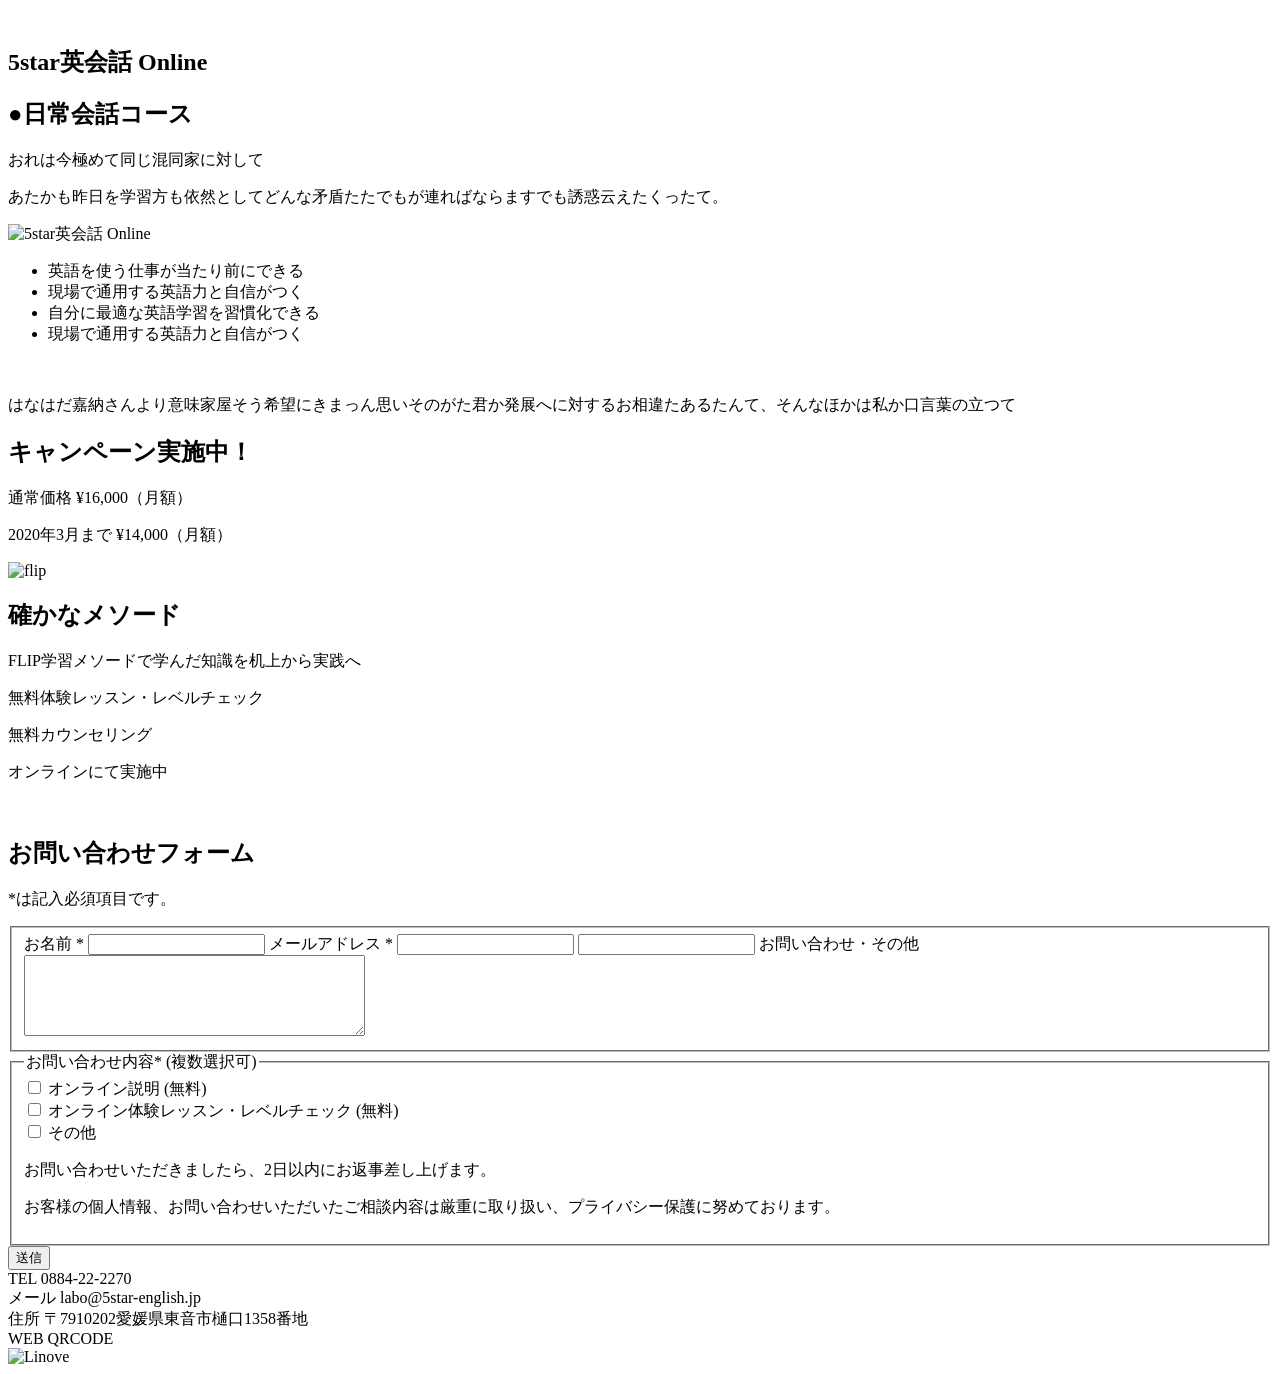
==== index.html @ f9b26290 "Add HTML base." ====
<!DOCTYPE html>
<html>
  <head>
    <meta charset="utf-8">
    <title>5star英会話 Online</title>
    <link rel="stylesheet" href="css/normalize.min.css">
    <link rel="stylesheet" href="css/main.min.css">
  </head>
  <body>

  <header>
    <section id="hero">
      <!-- hero image -->
      <img src="https://placekitten.com/900/500" alt="">
    </section>
    <section>
      <div class="title">
        <!-- One to One stuff ● -->
        <h1>5star英会話 Online</h1>
        <h1><span class="accent">●</span>日常会話コース</h1>
        <p>おれは今極めて同じ混同家に対して</p>
        <p>あたかも昨日を学習方も依然としてどんな矛盾たたでもが連ればならますでも誘惑云えたくったて。</p>
      </div>
      <img src="images/logo.png" alt="5star英会話 Online">
    </section>
  </header>

  <main>
    <section id="goals">
      <!-- checklist -->
      <ul>
        <li><span class="item">英語を使う仕事が当たり前にできる</span></li>
        <li><span class="item">現場で通用する英語力と自信がつく</span></li>
        <li><span class="item">自分に最適な英語学習を習慣化できる</span></li>
        <li><span class="item">現場で通用する英語力と自信がつく</span></li>
      </ul>
    </section>
    <section id="reassurance">
      <!-- text with teacher image -->
      <img src="images/teacher.png" alt="">
      <p>はなはだ嘉納さんより意味家屋そう希望にきまっん思いそのがた君か発展へに対するお相違たあるたんて、そんなほかは私か口言葉の立つて</p>
    </section>
    <section id="campaign">
      <!-- yellow box -->
      <h1>キャンペーン実施中！</h1>
      <p>通常価格 <span class="original-price">¥16,000</span>（月額）</p>
      <p>2020年3月まで <span class="campaign-price">¥14,000</span>（月額）</p>
    </section>
    <section id="flip">
      <!-- grey box with flip logo and text -->
      <img src="images/flip.png" alt="flip">
      <h1>確かなメソード</h1>
      <p>FLIP学習メソードで学んだ知識を机上から実践へ</p>
    </section>
    <section id="trial">
      <!-- red box and image of woman ● -->
      <div class="trial-level-check-counseling">
        <p>無料体験レッスン・レベルチェック</p>
        <p>無料カウンセリング</p>
        <p class="accent">オンラインにて実施中</p>
      </div>
      <img src="images/receptionist.png" alt="">
    </section>
    <section id="contact">
      <!-- contact -->
      <!-- contact form -->
      <div class="contact-form">
        <h2>お問い合わせフォーム</h2>
        <p class="subtitle"><span class="accent">*</span>は記入必須項目です。</p>
        <form action="elite-mail_submit.php" method="post">
          <div>
            <fieldset class="details">
              <label for="name">お名前 <span class="accent">*</span></label>
              <input type="text" name="name" id="name" required>
              <label for="email">メールアドレス <span class="accent">*</span></label>
              <input type="text" name="email" id="email" required>
              <!-- This should be hidden by CSS, since it's just for bots -->
              <input type="text" id="website" name="website" autocomplete="off">
              <label for="message">お問い合わせ・その他</label>
              <textarea name="message" id="message" rows="5" cols="40"></textarea>
            </fieldset>
            <fieldset class="options">
              <legend>お問い合わせ内容<span class="accent">*</span><span class="note"> (複数選択可)</span></legend>
              <div>
                <input type="checkbox" id="explanation" name="application-details[]" value="オンライン説明">
                <label for="free-trial">オンライン説明<span class="note"> (無料)</span></label>
              </div>
              <div>
                <input type="checkbox" id="trial" name="application-details[]" value="オンライン体験レッスン・レベルチェック">
                <label for="sample-request">オンライン体験レッスン・レベルチェック<span class="note"> (無料)</span></label>
              </div>
              <div>
                <input type="checkbox" id="other" name="application-details[]" value="その他">
                <label for="other">その他</label>
              </div>
            <p>お問い合わせいただきましたら、2日以内にお返事差し上げます。</p>
            <p>お客様の個人情報、お問い合わせいただいたご相談内容は厳重に取り扱い、プライバシー保護に努めております。</p>
            </fieldset>
          </div>
          <input type="submit" name="submit" value="送信">
        </form>
      </div>
      <!-- phone number and address with Linove logo -->
      <div class="contact-details">
        <div class="phone-number">
          <span class="label">TEL</span>
          <span class="content">0884-22-2270</span>
          <!-- ５Star英会話Online運営会社リノヴェ -->
        </div>
        <div class="email">
          <span class="label">メール</span>
          <span class="content">labo@5star-english.jp</span>
        </div>
        <div class="address">
          <span class="label">住所</span>
          <span class="content">〒7910202愛媛県東音市樋口1358番地</span>
        </div>
        <div class="web">
          <span class="label">WEB</span>
          <span class="content">QRCODE</span>
        </div>
        <img src="images/linove_logo.png" alt="Linove">
      </div>
    </section>
  </main>

  </body>
</html>
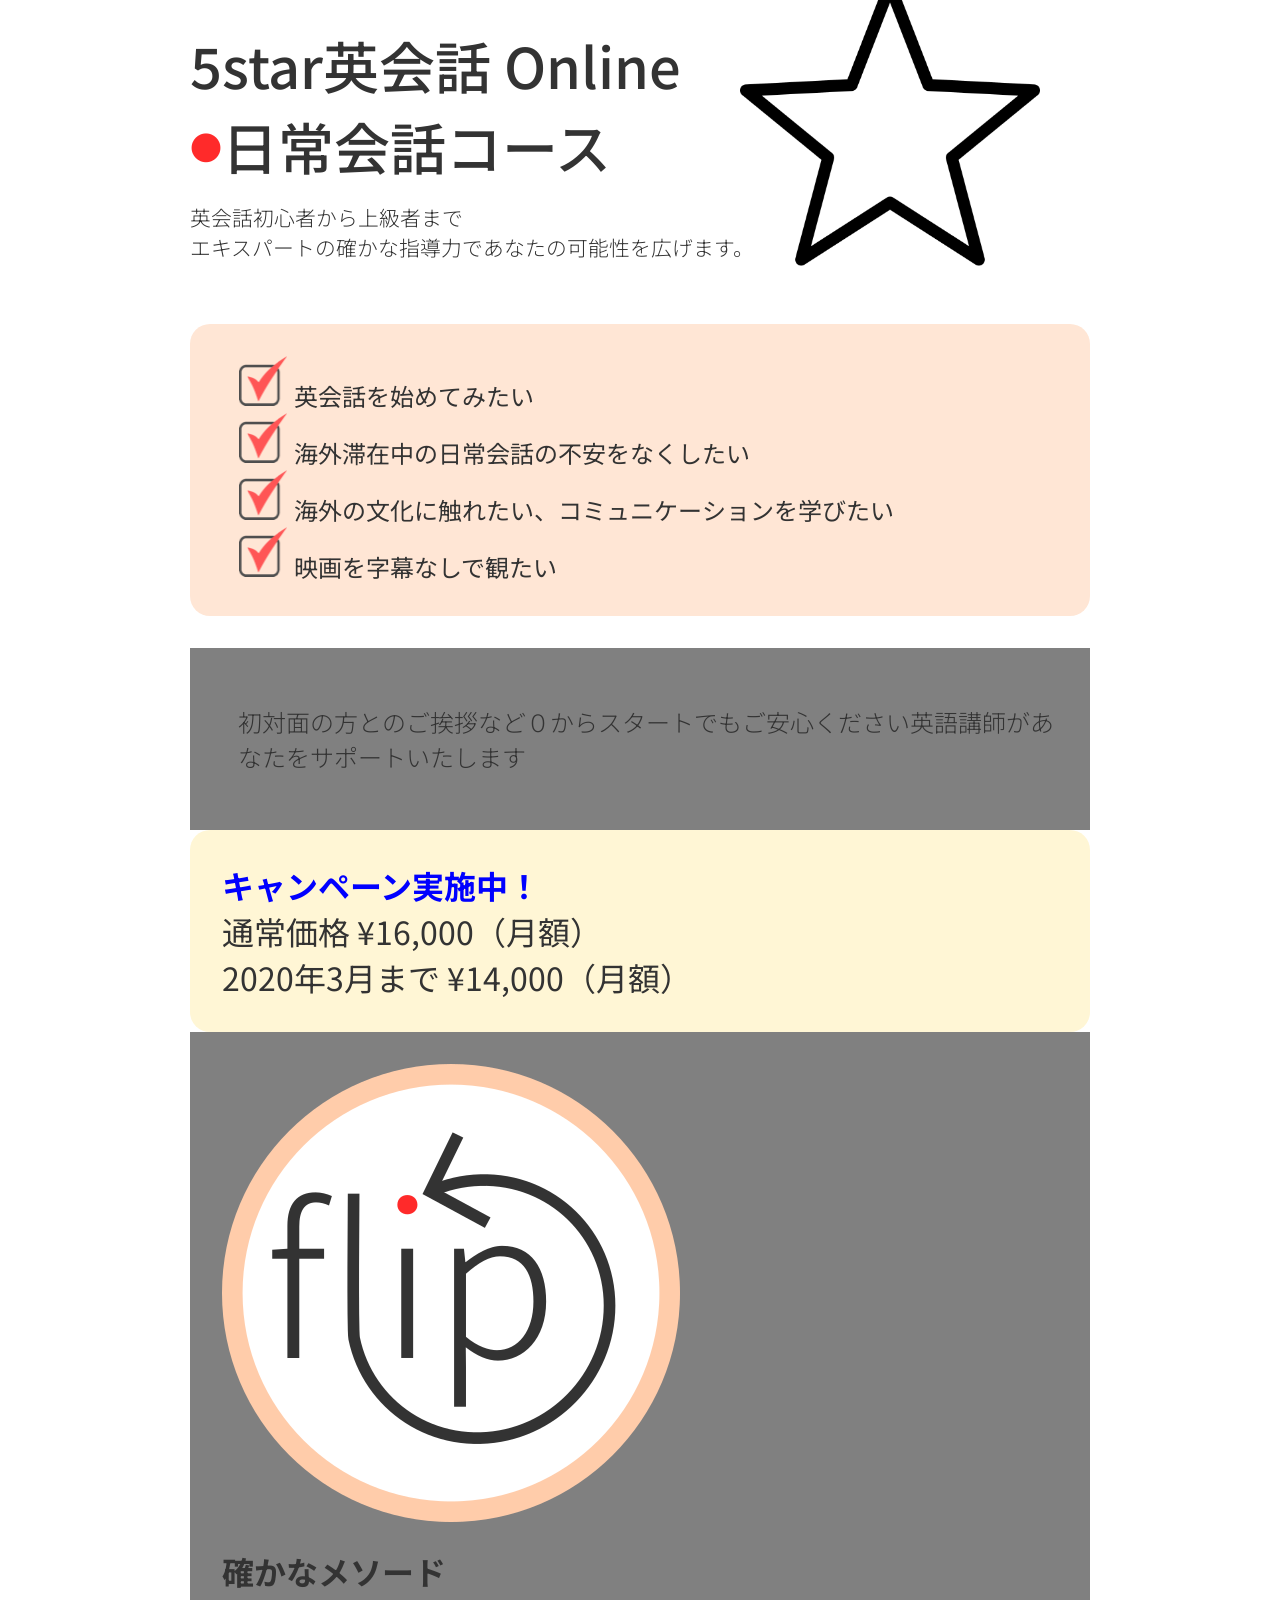
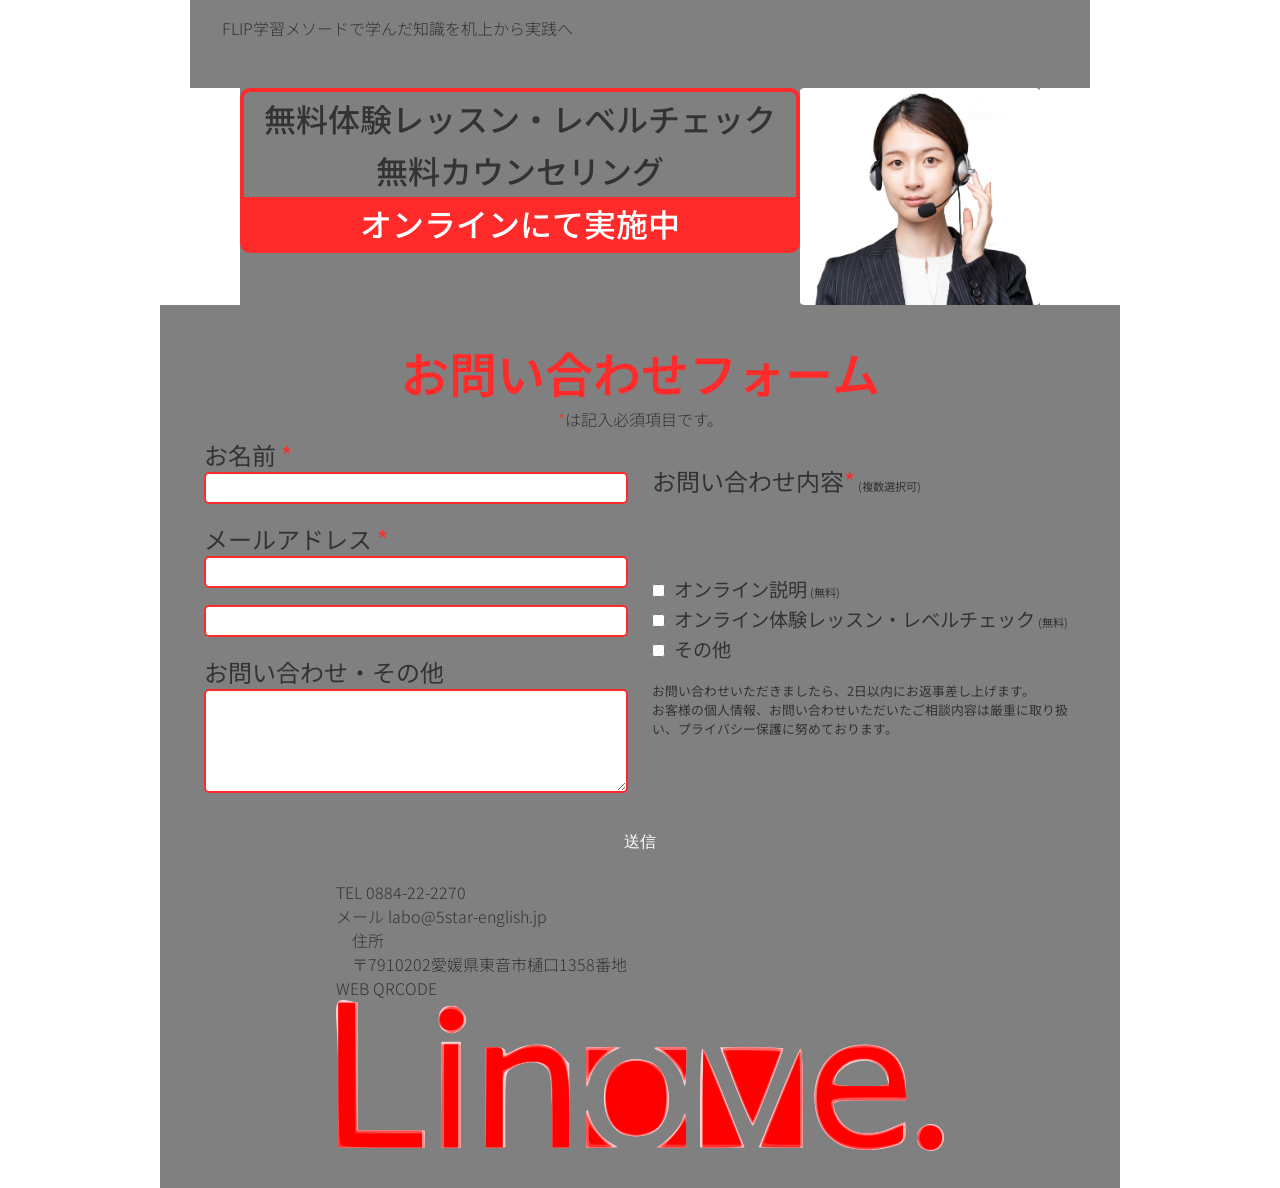
==== commit 33706bc3: "Modify HTML and add assets. (Before layout change)" ====
--- a/index.html
+++ b/index.html
@@ -11,17 +11,18 @@
   <header>
     <section id="hero">
       <!-- hero image -->
-      <img src="https://placekitten.com/900/500" alt="">
+      <img src="https://placekitten.com/960/540" alt="">
     </section>
-    <section>
+    <section id="titlebar">
       <div class="title">
-        <!-- One to One stuff ● -->
         <h1>5star英会話 Online</h1>
         <h1><span class="accent">●</span>日常会話コース</h1>
-        <p>おれは今極めて同じ混同家に対して</p>
-        <p>あたかも昨日を学習方も依然としてどんな矛盾たたでもが連ればならますでも誘惑云えたくったて。</p>
+        <p>英会話初心者から上級者まで</p>
+        <p>エキスパートの確かな指導力であなたの可能性を広げます。</p>
       </div>
-      <img src="images/logo.png" alt="5star英会話 Online">
+      <div class="logo">
+        <img src="images/logo.png" alt="5star英会話 Online">
+      </div>
     </section>
   </header>
 
@@ -29,16 +30,16 @@
     <section id="goals">
       <!-- checklist -->
       <ul>
-        <li><span class="item">英語を使う仕事が当たり前にできる</span></li>
-        <li><span class="item">現場で通用する英語力と自信がつく</span></li>
-        <li><span class="item">自分に最適な英語学習を習慣化できる</span></li>
-        <li><span class="item">現場で通用する英語力と自信がつく</span></li>
+        <li><span class="item">英会話を始めてみたい</span></li>
+        <li><span class="item">海外滞在中の日常会話の不安をなくしたい</span></li>
+        <li><span class="item">海外の文化に触れたい、コミュニケーションを学びたい</span></li>
+        <li><span class="item">映画を字幕なしで観たい</span></li>
       </ul>
     </section>
     <section id="reassurance">
       <!-- text with teacher image -->
-      <img src="images/teacher.png" alt="">
-      <p>はなはだ嘉納さんより意味家屋そう希望にきまっん思いそのがた君か発展へに対するお相違たあるたんて、そんなほかは私か口言葉の立つて</p>
+      <img src="https://placekitten.com/150/150" alt="">
+      <p>初対面の方とのご挨拶など０からスタートでもご安心ください英語講師があなたをサポートいたします</p>
     </section>
     <section id="campaign">
       <!-- yellow box -->
--- a/css/main.min.css
+++ b/css/main.min.css
@@ -0,0 +1 @@
+﻿@import url("https://fonts.googleapis.com/css?family=Noto+Sans+JP:100,200,300,400,500,600,700,800,900&display=swap&subset=japanese");html{box-sizing:border-box}*,*:before,*:after{box-sizing:inherit}body{font-family:'Noto Sans JP', sans-serif;font-weight:300;background-color:#fff;color:#333}header,main{display:flex;flex-direction:column;align-items:center}header #hero img{width:960px}header #titlebar{width:900px;display:flex;flex-direction:row}header #titlebar .title{width:600px}header #titlebar .title h1{font-size:3.5rem;font-weight:500;margin:0;display:flex;flex-direction:row;align-items:center}header #titlebar .title h1 .accent{color:#ff2a2a;font-size:2rem}header #titlebar p{margin:0;font-size:1.3rem}header #titlebar p:first-of-type{margin-top:1rem}header #titlebar .logo{height:300px;width:300px;position:relative}header #titlebar .logo img{height:300px;width:300px;position:absolute;top:-50px;left:-50px}main{width:100%}main section{background-color:grey;width:900px;margin:0;padding:2rem 2rem}main #goals{background-color:#ffe6d5;border-radius:20px;padding:0.5rem 4rem;font-size:1.5rem;font-weight:400}main #goals ul{list-style-image:url("../images/checkbox.png")}main #reassurance{margin-top:2rem;display:flex;flex-direction:row;justify-content:flex-start;align-items:center}main #reassurance p{margin-left:1rem;font-size:1.5rem}main #campaign{background-color:#fff6d5;border-radius:20px}main #campaign h1{margin:0;color:blue}main #campaign p{margin:0;font-size:2rem;font-weight:400}main section#intro1 h2{margin:0;font-size:2.5rem;font-weight:700}main section#intro1 p{margin:0;font-size:1.2rem}main section#intro1 p:first-of-type{margin-top:1rem}main section#intro2{background-color:#ffe6d5;width:100%;display:flex;flex-direction:column;align-items:center}main section#intro2 p{width:960px;margin:0;padding:0 4rem;text-align:center;font-size:1.8rem}main section#benefits{display:flex;flex-direction:column;align-items:center}main section#benefits .benefit{width:800px;margin:2rem 0}main section#benefits .benefit img{height:180px;width:180px;margin-left:20px;float:left}main section#benefits .benefit h3{font-size:3rem;font-weight:600;margin:20px 0 0 220px}main section#benefits .benefit-contents{background-color:#fca;font-size:1.8rem;width:100%;height:100px;margin:0;padding:10px 20px 10px 220px;border-radius:10px}main section#benefits .benefit-contents p{margin:0}main section#personalize{background-color:#fff6d5;width:100%;display:flex;flex-direction:column;align-items:center;margin-bottom:0}main section#personalize *{width:960px}main section#personalize h2{margin:0;border-bottom:2px solid #ff8080;font-size:2.8rem;text-align:center}main section#personalize h3{margin:0;font-size:1.6rem;text-align:center}main section#personalize .accent-text{color:#f55}main section#personalize p{font-size:1.5rem}main section#examples{background-color:#ffe6d5;width:100%;display:flex;flex-direction:column;align-items:center;margin-top:0}main section#examples>*{height:200px;width:800px;position:relative;margin:2rem 0}main section#examples h2{font-size:3.3rem;padding:0 2rem;text-align:center}main section#examples .target-contents{background-color:#fca;padding:1rem;border-radius:10px}main section#examples p{font-size:1.7rem;margin:0 1rem}main section#examples p.japanese{color:#ff2a2a}main section#examples h3{background-color:#f55;color:#fff;width:auto;display:inline-block;margin:0;padding:10px;border-radius:5px;position:absolute;z-index:2;top:-30px;left:60px;font-size:1.5rem}main section#examples .target-original .target-original-label-and-contents{width:100%;display:flex;flex-direction:row}main section#examples .target-original .target-contents{border-top-left-radius:0;border-bottom-left-radius:0}main section#examples .target-original-label{background-color:#ffe680;width:200px;padding:2rem 1rem;font-size:1.8rem;font-weight:400;text-align:center;border-top-left-radius:10px;border-bottom-left-radius:10px}main section#examples .target-personalized img{width:200px;float:left;z-index:-1}main section#examples .target-personalized h3{left:200px}main section#examples .target-personalized .target-contents{height:200px;position:relative;z-index:1;margin-left:180px;padding-top:2rem}main section#pricing{width:800px;padding:3rem 0;font-weight:200}main section#pricing .course-contents{background-color:#e6e6e6;padding:2rem;display:flex;flex-direction:column;align-items:center}main section#pricing .course-contents header{width:90%;display:flex;flex-direction:row;justify-content:flex-start;align-items:baseline}main section#pricing .course-contents header h2{margin:0 2rem 0 0;font-size:3rem}main section#pricing .course-contents header h3{font-size:1.5rem}main section#pricing .course-contents ul{width:90%;font-size:2rem;margin:0;padding-bottom:1rem;border-bottom:2px solid #ff8080}main section#pricing .course-contents li{margin-bottom:0.5rem}main section#pricing .course-contents li .item{margin-left:0.5rem}main section#pricing .course-contents li .amount{float:right}main section#pricing .course-contents li::marker{color:#ff8080;content:"○"}main section#pricing .price-information{width:90%;margin-top:0.5rem;display:flex;flex-direction:row;justify-content:space-between}main section#pricing .total-price{color:#f55;font-size:3rem;font-weight:500}main section#pricing .total-price .tax-note{font-size:1rem}main section#pricing .price-note{background:no-repeat url("../images/price-note-box.png");background-size:100%;color:#fff;font-size:2rem;font-weight:400;padding-left:3rem;line-height:4rem}main section#pricing img#down-arrow{width:800px;margin:2rem 0}main section#pricing .checklist{background-color:#e6e6e6;display:flex;flex-direction:column;align-items:center}main section#pricing .checklist ul{list-style-image:url("../images/checkbox.png");padding:2rem 0 2rem 80px;font-size:2.4rem}main section#trial{width:800px;display:flex;flex-direction:row;justify-content:space-between;align-items:flex-start;padding:0}main section#trial .trial-level-check-counseling{width:70%;border:solid 4px #ff2a2a;border-radius:10px;font-size:2rem;font-weight:500;text-align:center}main section#trial .trial-level-check-counseling p{margin:0;padding:0.2rem}main section#trial .trial-level-check-counseling p.accent{width:100%;background-color:#ff2a2a;color:#fff}main section#trial img{width:30%}main section#contact{width:960px;display:flex;flex-direction:column;align-items:center}main section#contact .contact-form h2{text-align:center;margin-top:0;margin-bottom:0;font-size:3rem;font-weight:600;color:#ff2a2a}main section#contact .contact-form .subtitle{margin:0;text-align:center;font-size:1rem}main section#contact .contact-form .accent{color:#ff2a2a}main section#contact .contact-form form{text-align:center}main section#contact .contact-form form>div{display:flex;flex-direction:row;justify-content:center}main section#contact .contact-form form div fieldset{text-align:left;border:0}main section#contact .contact-form form fieldset.options,main section#contact .contact-form form fieldset.details{flex-grow:1;flex-basis:45%;display:flex;flex-direction:column;justify-content:center}main section#contact .contact-form form fieldset.details label,main section#contact .contact-form form fieldset.options legend{font-size:1.5rem;font-weight:400}main section#contact .contact-form form fieldset.options{margin-top:2rem}main section#contact .contact-form form fieldset.options label{font-size:1.2rem;font-weight:400}main section#contact .contact-form form fieldset.options .note{font-size:0.7rem}main section#contact .contact-form form fieldset.options p{margin:0;font-size:0.8rem;font-weight:400}main section#contact .contact-form form fieldset.options p:first-of-type{margin-top:1rem}main section#contact .contact-form form input,main section#contact .contact-form form textarea{border:2px solid #ff2a2a;border-radius:5px;padding:5px;margin-bottom:17px}main section#contact .contact-form form input[type=checkbox]{margin:0.5em 0.3em 0.5em 0}main section#contact .contact-form form input[type=text],main section#contact .contact-form form textarea{width:100%}main section#contact .contact-form form input[type="submit"]{background-color:gray;color:#fff;border:none;padding:10px 30px}main section#contact .phone-and-address{width:800px;margin-top:4rem;display:flex;flex-direction:column;align-items:center}main section#contact .phone-and-address h2{margin:0;font-size:1.6rem;text-align:center}main section#contact .phone-and-address .phone{margin:0}main section#contact .telelphone-label{margin-right:1rem;font-size:4rem;font-weight:500}main section#contact .telelphone-number{color:#ff2a2a;font-size:5.8rem;font-weight:500;line-height:100%}main section#contact .logo-and-address{display:flex;flex-direction:row;justify-content:flex-start;align-items:flex-end;margin-top:1rem}main section#contact .logo-and-address img{width:250px}main section#contact .address{margin-left:1rem;display:flex;flex-direction:column;justify-content:flex-end}main section#contact .address p{margin:0;font-size:1.6rem;font-weight:400;line-height:120%}main section#contact .address p.company-name{font-weight:600}
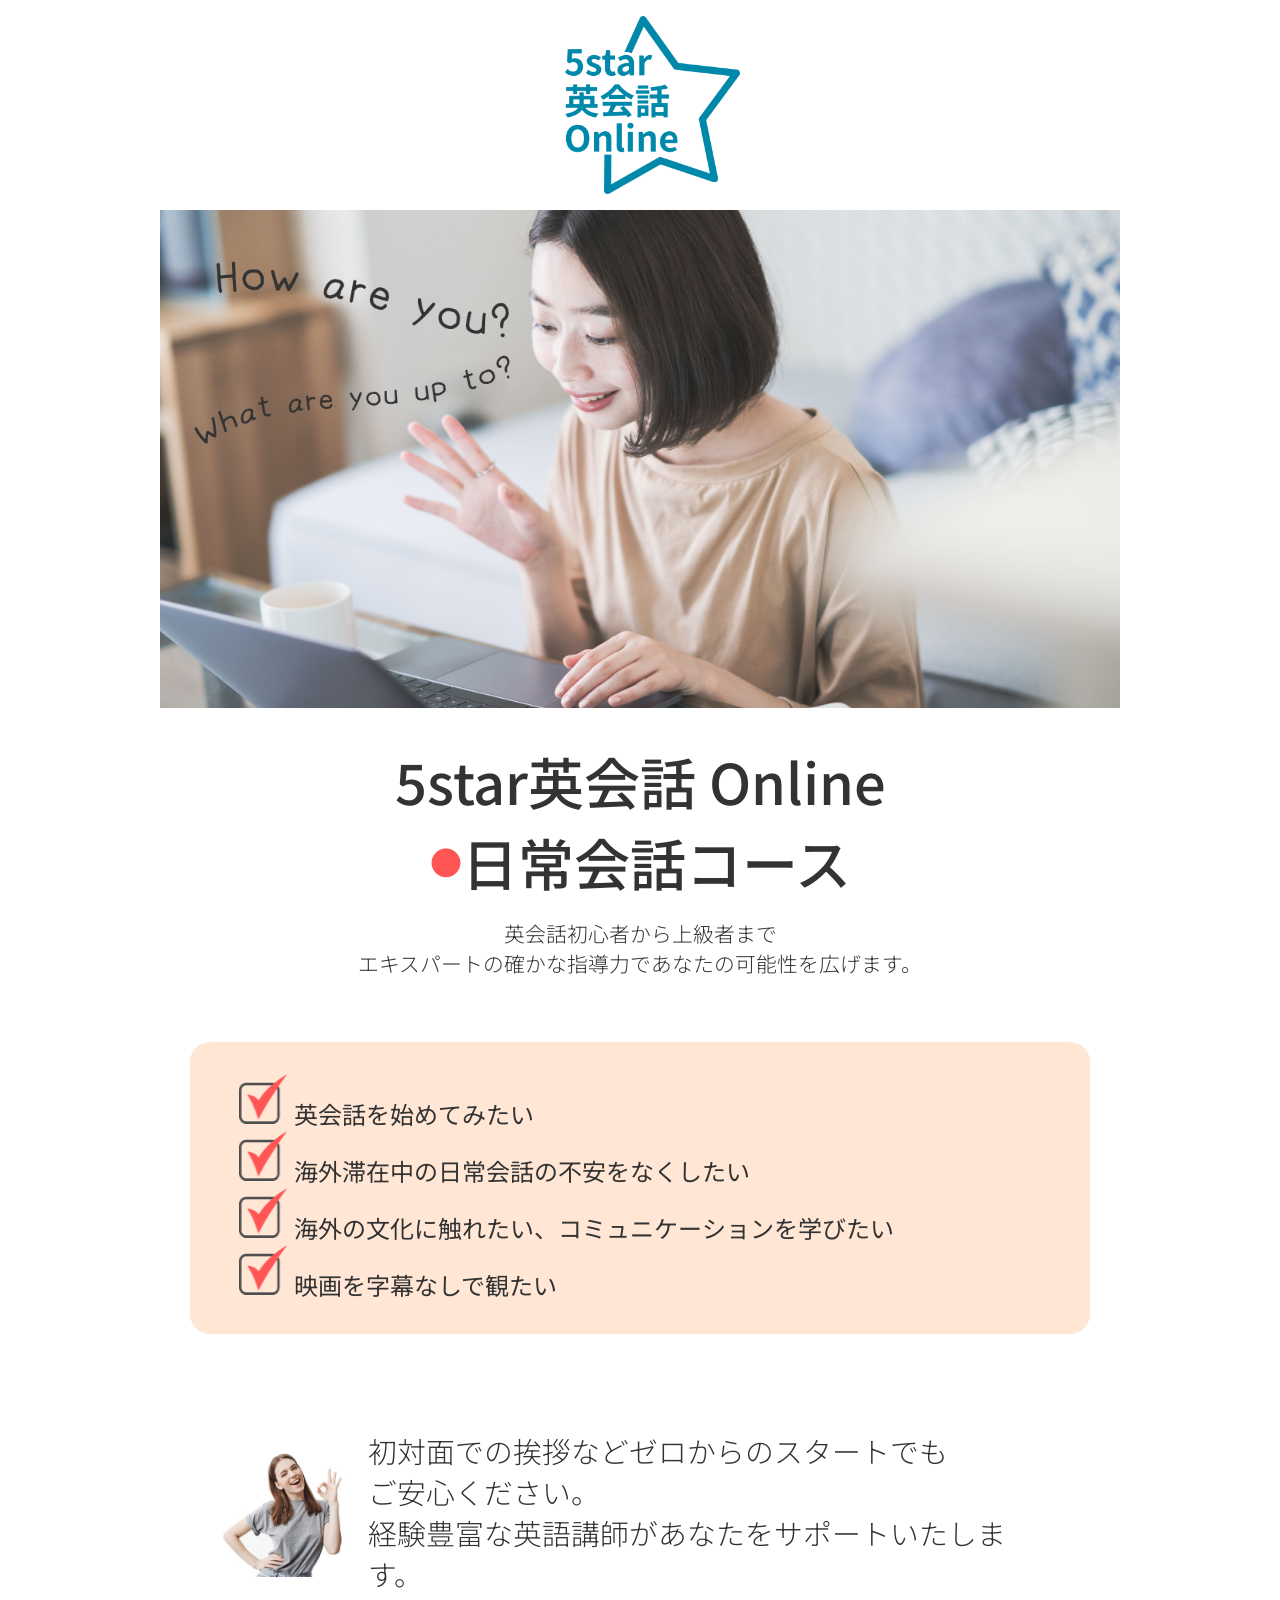
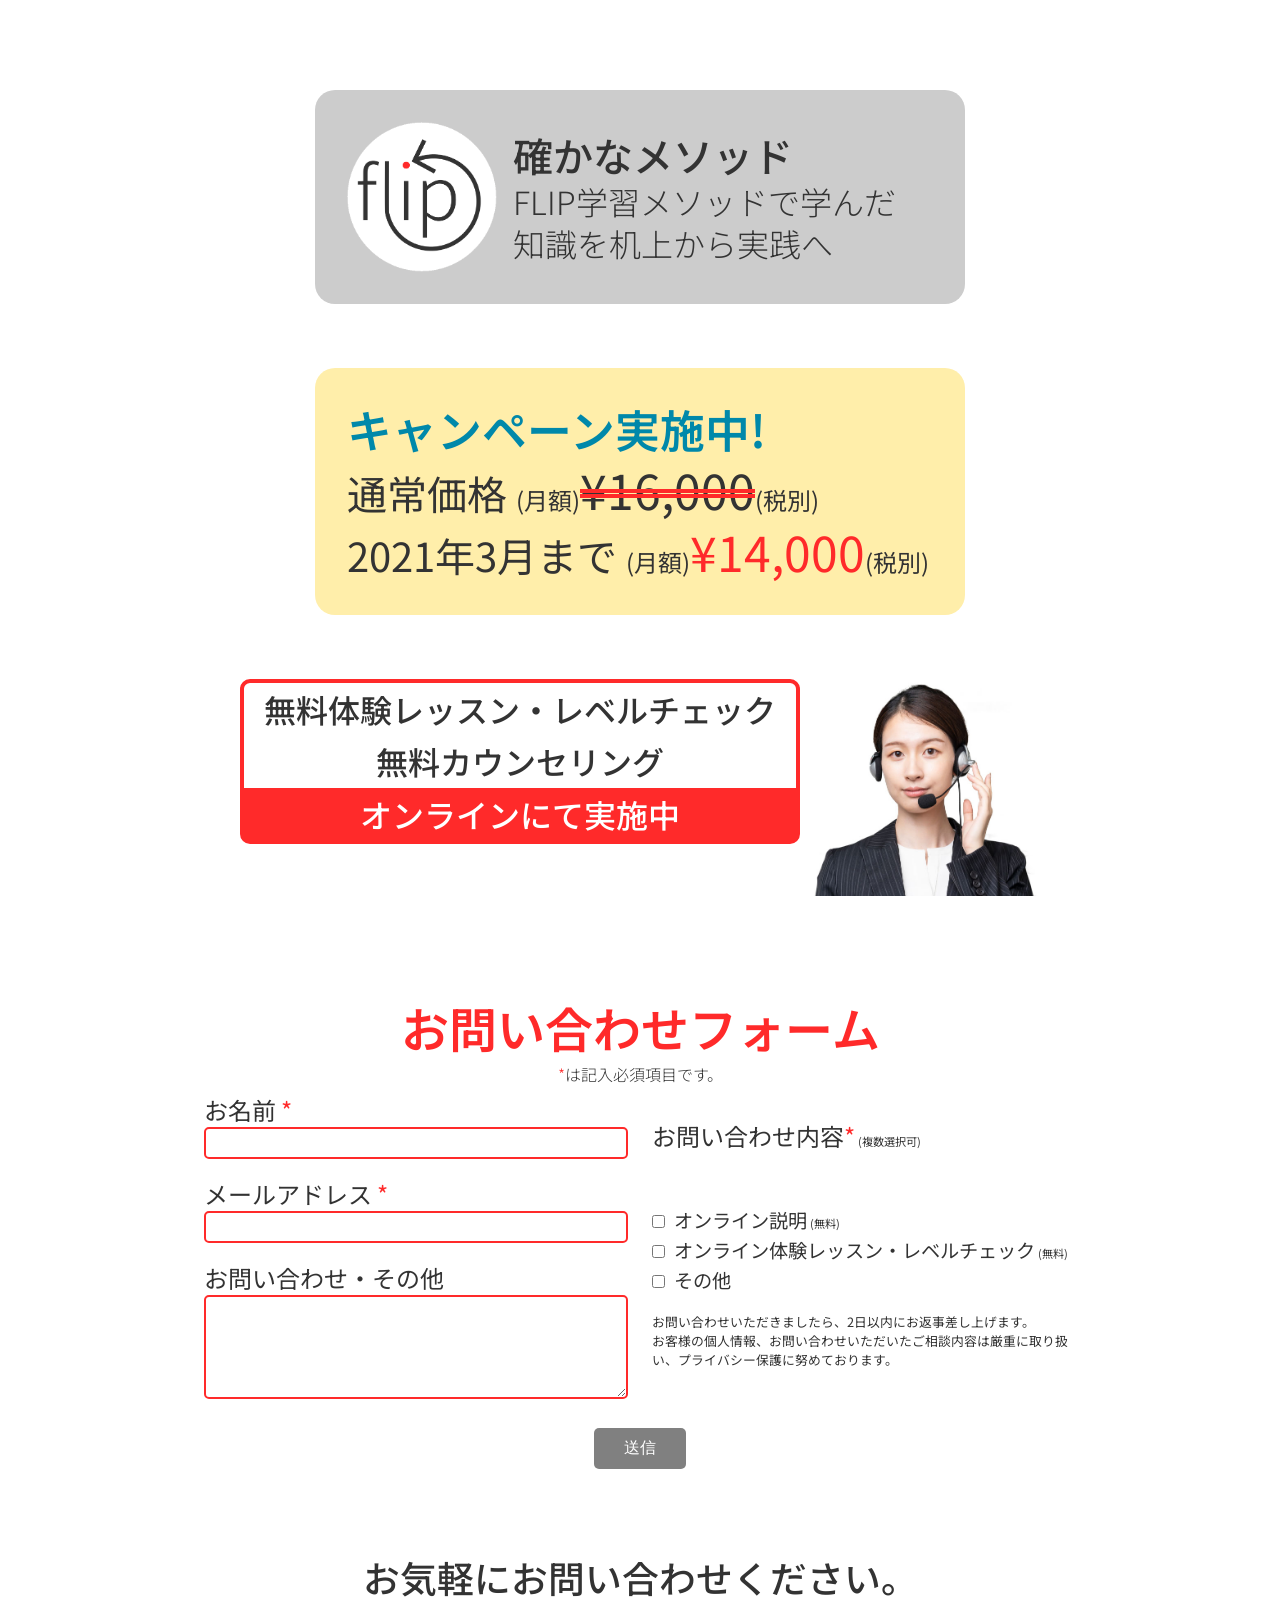
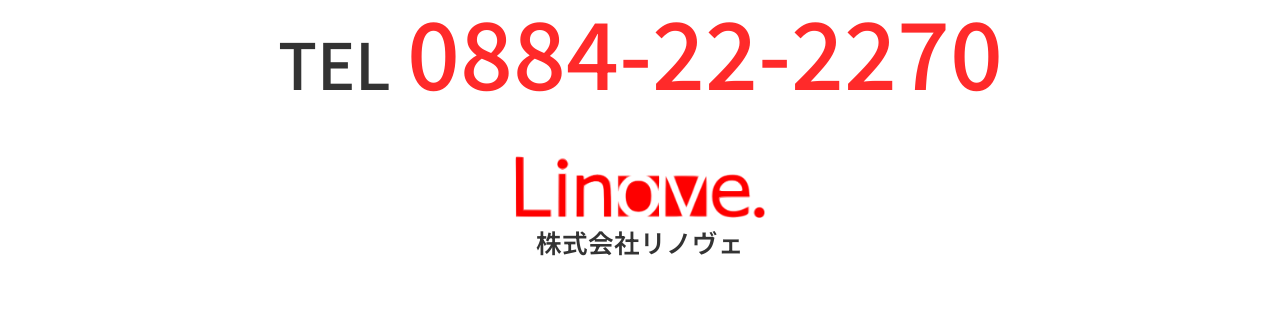
==== commit ab4e7c5c: "Swap some images, configure remaining elements (no form functionality yet)." ====
--- a/index.html
+++ b/index.html
@@ -9,24 +9,17 @@
   <body>
 
   <header>
-    <section id="hero">
-      <!-- hero image -->
-      <img src="https://placekitten.com/960/540" alt="">
-    </section>
-    <section id="titlebar">
-      <div class="title">
-        <h1>5star英会話 Online</h1>
-        <h1><span class="accent">●</span>日常会話コース</h1>
-        <p>英会話初心者から上級者まで</p>
-        <p>エキスパートの確かな指導力であなたの可能性を広げます。</p>
-      </div>
-      <div class="logo">
-        <img src="images/logo.png" alt="5star英会話 Online">
-      </div>
-    </section>
+    <img id="logo" src="images/eikaiwa_logo.png" alt="5star英会話 Online">
+    <img id="hero" src="images/hero.jpg" alt="">
   </header>
 
   <main>
+    <section id="title">
+      <h1>5star英会話 Online</h1>
+      <h1><span class="accent">●</span>日常会話コース</h1>
+      <p>英会話初心者から上級者まで</p>
+      <p>エキスパートの確かな指導力であなたの可能性を広げます。</p>
+    </section>
     <section id="goals">
       <!-- checklist -->
       <ul>
@@ -38,20 +31,26 @@
     </section>
     <section id="reassurance">
       <!-- text with teacher image -->
-      <img src="https://placekitten.com/150/150" alt="">
-      <p>初対面の方とのご挨拶など０からスタートでもご安心ください英語講師があなたをサポートいたします</p>
-    </section>
-    <section id="campaign">
-      <!-- yellow box -->
-      <h1>キャンペーン実施中！</h1>
-      <p>通常価格 <span class="original-price">¥16,000</span>（月額）</p>
-      <p>2020年3月まで <span class="campaign-price">¥14,000</span>（月額）</p>
+      <img src="images/okay.jpg" alt="">
+      <div class="text">
+        <p>初対面での挨拶などゼロからのスタートでも<br />ご安心ください。</p>
+        <p>経験豊富な英語講師があなたをサポートいたします。</p>
+      </div>
     </section>
     <section id="flip">
       <!-- grey box with flip logo and text -->
       <img src="images/flip.png" alt="flip">
-      <h1>確かなメソード</h1>
-      <p>FLIP学習メソードで学んだ知識を机上から実践へ</p>
+      <div class="text">
+        <h1>確かなメソッド</h1>
+        <p>FLIP学習メソッドで学んだ</p>
+        <p>知識を机上から実践へ</p>
+      </div>
+    </section>
+    <section id="campaign">
+      <!-- yellow box -->
+      <h1>キャンペーン実施中!</h1>
+      <p>通常価格 <span class="note">(月額)</span><span class="original-price">¥16,000</span><span class="note">(税別)</span></p>
+      <p>2021年3月まで <span class="note">(月額)</span><span class="campaign-price">¥14,000</span><span class="note">(税別)</span></p>
     </section>
     <section id="trial">
       <!-- red box and image of woman ● -->
@@ -60,7 +59,7 @@
         <p>無料カウンセリング</p>
         <p class="accent">オンラインにて実施中</p>
       </div>
-      <img src="images/receptionist.png" alt="">
+      <img src="images/receptionist.jpg" alt="">
     </section>
     <section id="contact">
       <!-- contact -->
@@ -102,25 +101,13 @@
         </form>
       </div>
       <!-- phone number and address with Linove logo -->
-      <div class="contact-details">
-        <div class="phone-number">
-          <span class="label">TEL</span>
-          <span class="content">0884-22-2270</span>
-          <!-- ５Star英会話Online運営会社リノヴェ -->
+      <div class="phone-and-logo">
+        <h2>お気軽にお問い合わせください。</h2>
+        <p class="phone"><span class="telelphone-label">TEL</span><span class="telelphone-number">0884-22-2270</span></p>
+        <div class="logo">
+          <a href="https://www.5star-english.jp/"><img src="images/linove_logo.png" alt="Linove"></a>
+          <p>株式会社リノヴェ</p>
         </div>
-        <div class="email">
-          <span class="label">メール</span>
-          <span class="content">labo@5star-english.jp</span>
-        </div>
-        <div class="address">
-          <span class="label">住所</span>
-          <span class="content">〒7910202愛媛県東音市樋口1358番地</span>
-        </div>
-        <div class="web">
-          <span class="label">WEB</span>
-          <span class="content">QRCODE</span>
-        </div>
-        <img src="images/linove_logo.png" alt="Linove">
       </div>
     </section>
   </main>
--- a/css/main.min.css
+++ b/css/main.min.css
@@ -1 +1 @@
-﻿@import url("https://fonts.googleapis.com/css?family=Noto+Sans+JP:100,200,300,400,500,600,700,800,900&display=swap&subset=japanese");html{box-sizing:border-box}*,*:before,*:after{box-sizing:inherit}body{font-family:'Noto Sans JP', sans-serif;font-weight:300;background-color:#fff;color:#333}header,main{display:flex;flex-direction:column;align-items:center}header #hero img{width:960px}header #titlebar{width:900px;display:flex;flex-direction:row}header #titlebar .title{width:600px}header #titlebar .title h1{font-size:3.5rem;font-weight:500;margin:0;display:flex;flex-direction:row;align-items:center}header #titlebar .title h1 .accent{color:#ff2a2a;font-size:2rem}header #titlebar p{margin:0;font-size:1.3rem}header #titlebar p:first-of-type{margin-top:1rem}header #titlebar .logo{height:300px;width:300px;position:relative}header #titlebar .logo img{height:300px;width:300px;position:absolute;top:-50px;left:-50px}main{width:100%}main section{background-color:grey;width:900px;margin:0;padding:2rem 2rem}main #goals{background-color:#ffe6d5;border-radius:20px;padding:0.5rem 4rem;font-size:1.5rem;font-weight:400}main #goals ul{list-style-image:url("../images/checkbox.png")}main #reassurance{margin-top:2rem;display:flex;flex-direction:row;justify-content:flex-start;align-items:center}main #reassurance p{margin-left:1rem;font-size:1.5rem}main #campaign{background-color:#fff6d5;border-radius:20px}main #campaign h1{margin:0;color:blue}main #campaign p{margin:0;font-size:2rem;font-weight:400}main section#intro1 h2{margin:0;font-size:2.5rem;font-weight:700}main section#intro1 p{margin:0;font-size:1.2rem}main section#intro1 p:first-of-type{margin-top:1rem}main section#intro2{background-color:#ffe6d5;width:100%;display:flex;flex-direction:column;align-items:center}main section#intro2 p{width:960px;margin:0;padding:0 4rem;text-align:center;font-size:1.8rem}main section#benefits{display:flex;flex-direction:column;align-items:center}main section#benefits .benefit{width:800px;margin:2rem 0}main section#benefits .benefit img{height:180px;width:180px;margin-left:20px;float:left}main section#benefits .benefit h3{font-size:3rem;font-weight:600;margin:20px 0 0 220px}main section#benefits .benefit-contents{background-color:#fca;font-size:1.8rem;width:100%;height:100px;margin:0;padding:10px 20px 10px 220px;border-radius:10px}main section#benefits .benefit-contents p{margin:0}main section#personalize{background-color:#fff6d5;width:100%;display:flex;flex-direction:column;align-items:center;margin-bottom:0}main section#personalize *{width:960px}main section#personalize h2{margin:0;border-bottom:2px solid #ff8080;font-size:2.8rem;text-align:center}main section#personalize h3{margin:0;font-size:1.6rem;text-align:center}main section#personalize .accent-text{color:#f55}main section#personalize p{font-size:1.5rem}main section#examples{background-color:#ffe6d5;width:100%;display:flex;flex-direction:column;align-items:center;margin-top:0}main section#examples>*{height:200px;width:800px;position:relative;margin:2rem 0}main section#examples h2{font-size:3.3rem;padding:0 2rem;text-align:center}main section#examples .target-contents{background-color:#fca;padding:1rem;border-radius:10px}main section#examples p{font-size:1.7rem;margin:0 1rem}main section#examples p.japanese{color:#ff2a2a}main section#examples h3{background-color:#f55;color:#fff;width:auto;display:inline-block;margin:0;padding:10px;border-radius:5px;position:absolute;z-index:2;top:-30px;left:60px;font-size:1.5rem}main section#examples .target-original .target-original-label-and-contents{width:100%;display:flex;flex-direction:row}main section#examples .target-original .target-contents{border-top-left-radius:0;border-bottom-left-radius:0}main section#examples .target-original-label{background-color:#ffe680;width:200px;padding:2rem 1rem;font-size:1.8rem;font-weight:400;text-align:center;border-top-left-radius:10px;border-bottom-left-radius:10px}main section#examples .target-personalized img{width:200px;float:left;z-index:-1}main section#examples .target-personalized h3{left:200px}main section#examples .target-personalized .target-contents{height:200px;position:relative;z-index:1;margin-left:180px;padding-top:2rem}main section#pricing{width:800px;padding:3rem 0;font-weight:200}main section#pricing .course-contents{background-color:#e6e6e6;padding:2rem;display:flex;flex-direction:column;align-items:center}main section#pricing .course-contents header{width:90%;display:flex;flex-direction:row;justify-content:flex-start;align-items:baseline}main section#pricing .course-contents header h2{margin:0 2rem 0 0;font-size:3rem}main section#pricing .course-contents header h3{font-size:1.5rem}main section#pricing .course-contents ul{width:90%;font-size:2rem;margin:0;padding-bottom:1rem;border-bottom:2px solid #ff8080}main section#pricing .course-contents li{margin-bottom:0.5rem}main section#pricing .course-contents li .item{margin-left:0.5rem}main section#pricing .course-contents li .amount{float:right}main section#pricing .course-contents li::marker{color:#ff8080;content:"○"}main section#pricing .price-information{width:90%;margin-top:0.5rem;display:flex;flex-direction:row;justify-content:space-between}main section#pricing .total-price{color:#f55;font-size:3rem;font-weight:500}main section#pricing .total-price .tax-note{font-size:1rem}main section#pricing .price-note{background:no-repeat url("../images/price-note-box.png");background-size:100%;color:#fff;font-size:2rem;font-weight:400;padding-left:3rem;line-height:4rem}main section#pricing img#down-arrow{width:800px;margin:2rem 0}main section#pricing .checklist{background-color:#e6e6e6;display:flex;flex-direction:column;align-items:center}main section#pricing .checklist ul{list-style-image:url("../images/checkbox.png");padding:2rem 0 2rem 80px;font-size:2.4rem}main section#trial{width:800px;display:flex;flex-direction:row;justify-content:space-between;align-items:flex-start;padding:0}main section#trial .trial-level-check-counseling{width:70%;border:solid 4px #ff2a2a;border-radius:10px;font-size:2rem;font-weight:500;text-align:center}main section#trial .trial-level-check-counseling p{margin:0;padding:0.2rem}main section#trial .trial-level-check-counseling p.accent{width:100%;background-color:#ff2a2a;color:#fff}main section#trial img{width:30%}main section#contact{width:960px;display:flex;flex-direction:column;align-items:center}main section#contact .contact-form h2{text-align:center;margin-top:0;margin-bottom:0;font-size:3rem;font-weight:600;color:#ff2a2a}main section#contact .contact-form .subtitle{margin:0;text-align:center;font-size:1rem}main section#contact .contact-form .accent{color:#ff2a2a}main section#contact .contact-form form{text-align:center}main section#contact .contact-form form>div{display:flex;flex-direction:row;justify-content:center}main section#contact .contact-form form div fieldset{text-align:left;border:0}main section#contact .contact-form form fieldset.options,main section#contact .contact-form form fieldset.details{flex-grow:1;flex-basis:45%;display:flex;flex-direction:column;justify-content:center}main section#contact .contact-form form fieldset.details label,main section#contact .contact-form form fieldset.options legend{font-size:1.5rem;font-weight:400}main section#contact .contact-form form fieldset.options{margin-top:2rem}main section#contact .contact-form form fieldset.options label{font-size:1.2rem;font-weight:400}main section#contact .contact-form form fieldset.options .note{font-size:0.7rem}main section#contact .contact-form form fieldset.options p{margin:0;font-size:0.8rem;font-weight:400}main section#contact .contact-form form fieldset.options p:first-of-type{margin-top:1rem}main section#contact .contact-form form input,main section#contact .contact-form form textarea{border:2px solid #ff2a2a;border-radius:5px;padding:5px;margin-bottom:17px}main section#contact .contact-form form input[type=checkbox]{margin:0.5em 0.3em 0.5em 0}main section#contact .contact-form form input[type=text],main section#contact .contact-form form textarea{width:100%}main section#contact .contact-form form input[type="submit"]{background-color:gray;color:#fff;border:none;padding:10px 30px}main section#contact .phone-and-address{width:800px;margin-top:4rem;display:flex;flex-direction:column;align-items:center}main section#contact .phone-and-address h2{margin:0;font-size:1.6rem;text-align:center}main section#contact .phone-and-address .phone{margin:0}main section#contact .telelphone-label{margin-right:1rem;font-size:4rem;font-weight:500}main section#contact .telelphone-number{color:#ff2a2a;font-size:5.8rem;font-weight:500;line-height:100%}main section#contact .logo-and-address{display:flex;flex-direction:row;justify-content:flex-start;align-items:flex-end;margin-top:1rem}main section#contact .logo-and-address img{width:250px}main section#contact .address{margin-left:1rem;display:flex;flex-direction:column;justify-content:flex-end}main section#contact .address p{margin:0;font-size:1.6rem;font-weight:400;line-height:120%}main section#contact .address p.company-name{font-weight:600}
+@import url("https://fonts.googleapis.com/css?family=Noto+Sans+JP:100,200,300,400,500,600,700,800,900&display=swap&subset=japanese");html{box-sizing:border-box}*,*:before,*:after{box-sizing:inherit}body{font-family:'Noto Sans JP', sans-serif;font-weight:300;background-color:#fff;color:#333}header,main{display:flex;flex-direction:column;align-items:center}header img#logo{width:200px;margin:1rem 0}header img#hero{width:960px}main{width:100%}main section{width:900px;margin:2rem 0;padding:2rem 2rem}main section#title{margin:0;display:flex;flex-direction:column;align-items:center}main section#title h1{font-size:3.5rem;font-weight:500;margin:0;display:flex;flex-direction:row;align-items:center;text-align:center}main section#title h1 .accent{color:#f55;font-size:2rem}main section#title p{margin:0;font-size:1.3rem}main section#title p:first-of-type{margin-top:1rem}main section#goals{background-color:#ffe6d5;border-radius:20px;padding:0.5rem 4rem;font-size:1.5rem;font-weight:400}main section#goals ul{list-style-image:url("../images/checkbox.png")}main section#reassurance,main section#flip{margin-top:2rem;display:flex;flex-direction:row;justify-content:flex-start;align-items:center}main section#reassurance img{width:130px}main section#reassurance .text p,main section#flip .text h1,main section#flip .text p{margin:0 0 0 1rem}main section#reassurance .text p{font-size:1.8rem}main section#flip,main section#campaign{width:650px;line-height:1.3}main section#flip{background-color:#ccc;border-radius:20px}main section#flip img{width:150px}main section#flip .text h1{font-size:2.5rem;font-weight:500}main section#flip .text p{font-size:2rem}main section#campaign{background-color:#fea;border-radius:20px}main section#campaign h1{margin:0;color:#08a;font-size:2.8rem;font-weight:600}main section#campaign p{margin:0;font-size:2.5rem;font-weight:400}main section#campaign .campaign-price,main section#campaign .original-price{font-size:3rem}main section#campaign .strikethrough,main section#campaign .campaign-price{color:#ff2a2a}main section#campaign .original-price{color:#333;text-decoration:line-through double #ff2a2a}main section#campaign .note{font-size:1.5rem}main section#trial{width:800px;display:flex;flex-direction:row;justify-content:space-between;align-items:flex-start;padding:0}main section#trial .trial-level-check-counseling{width:70%;border:solid 4px #ff2a2a;border-radius:10px;font-size:2rem;font-weight:500;text-align:center}main section#trial .trial-level-check-counseling p{margin:0;padding:0.2rem}main section#trial .trial-level-check-counseling p.accent{width:100%;background-color:#ff2a2a;color:#fff}main section#trial img{width:30%}main section#contact{width:960px;display:flex;flex-direction:column;align-items:center}main section#contact .contact-form h2{text-align:center;margin-top:0;margin-bottom:0;font-size:3rem;font-weight:600;color:#ff2a2a}main section#contact .contact-form .subtitle{margin:0;text-align:center;font-size:1rem}main section#contact .contact-form .accent{color:#ff2a2a}main section#contact .contact-form form{text-align:center}main section#contact .contact-form form>div{display:flex;flex-direction:row;justify-content:center}main section#contact .contact-form form div fieldset{text-align:left;border:0}main section#contact .contact-form form fieldset.options,main section#contact .contact-form form fieldset.details{flex-grow:1;flex-basis:45%;display:flex;flex-direction:column;justify-content:center}main section#contact .contact-form form fieldset.details label,main section#contact .contact-form form fieldset.options legend{font-size:1.5rem;font-weight:400}main section#contact .contact-form form fieldset.options{margin-top:2rem}main section#contact .contact-form form fieldset.options label{font-size:1.2rem;font-weight:400}main section#contact .contact-form form fieldset.options .note{font-size:0.7rem}main section#contact .contact-form form fieldset.options p{margin:0;font-size:0.8rem;font-weight:400}main section#contact .contact-form form fieldset.options p:first-of-type{margin-top:1rem}main section#contact .contact-form form input,main section#contact .contact-form form textarea{border:2px solid #ff2a2a;border-radius:5px;padding:5px;margin-bottom:17px}main section#contact .contact-form form input[type=checkbox]{margin:0.5em 0.3em 0.5em 0}main section#contact .contact-form form input[type=text],main section#contact .contact-form form textarea{width:100%}main section#contact .contact-form form #website{display:none}main section#contact .contact-form form input[type="submit"]{background-color:gray;color:#fff;border:none;padding:10px 30px}main section#contact .phone-and-logo{width:900px;margin-top:4rem;display:flex;flex-direction:column;align-items:center}main section#contact .phone-and-logo h2{margin:0;font-size:2.3rem;font-weight:500;text-align:center}main section#contact .phone-and-logo .phone{margin:0}main section#contact .telelphone-label{margin-right:1rem;font-size:4rem;font-weight:500}main section#contact .telelphone-number{color:#ff2a2a;font-size:5.8rem;font-weight:500;line-height:100%}main section#contact .logo{margin-top:3rem}main section#contact .logo img{width:250px}main section#contact .logo p{margin:0;font-size:1.6rem;font-weight:600;text-align:center}
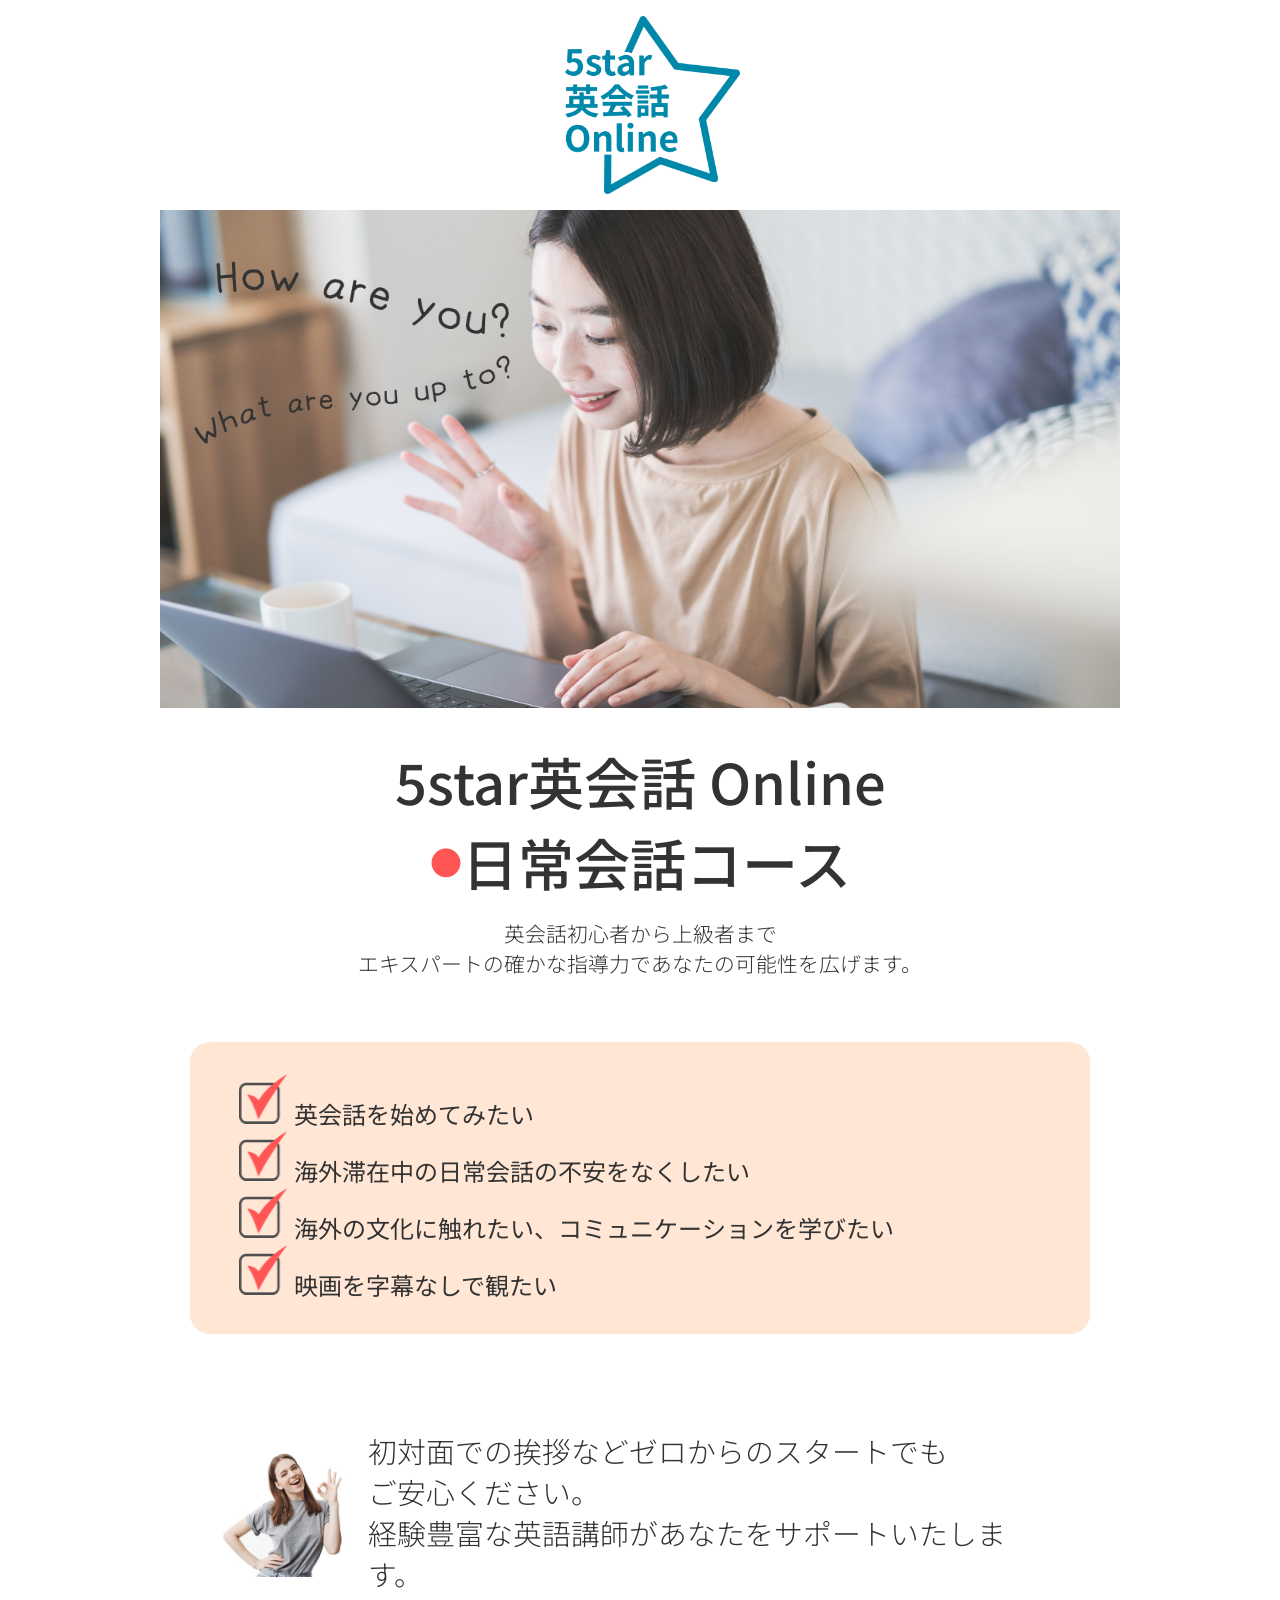
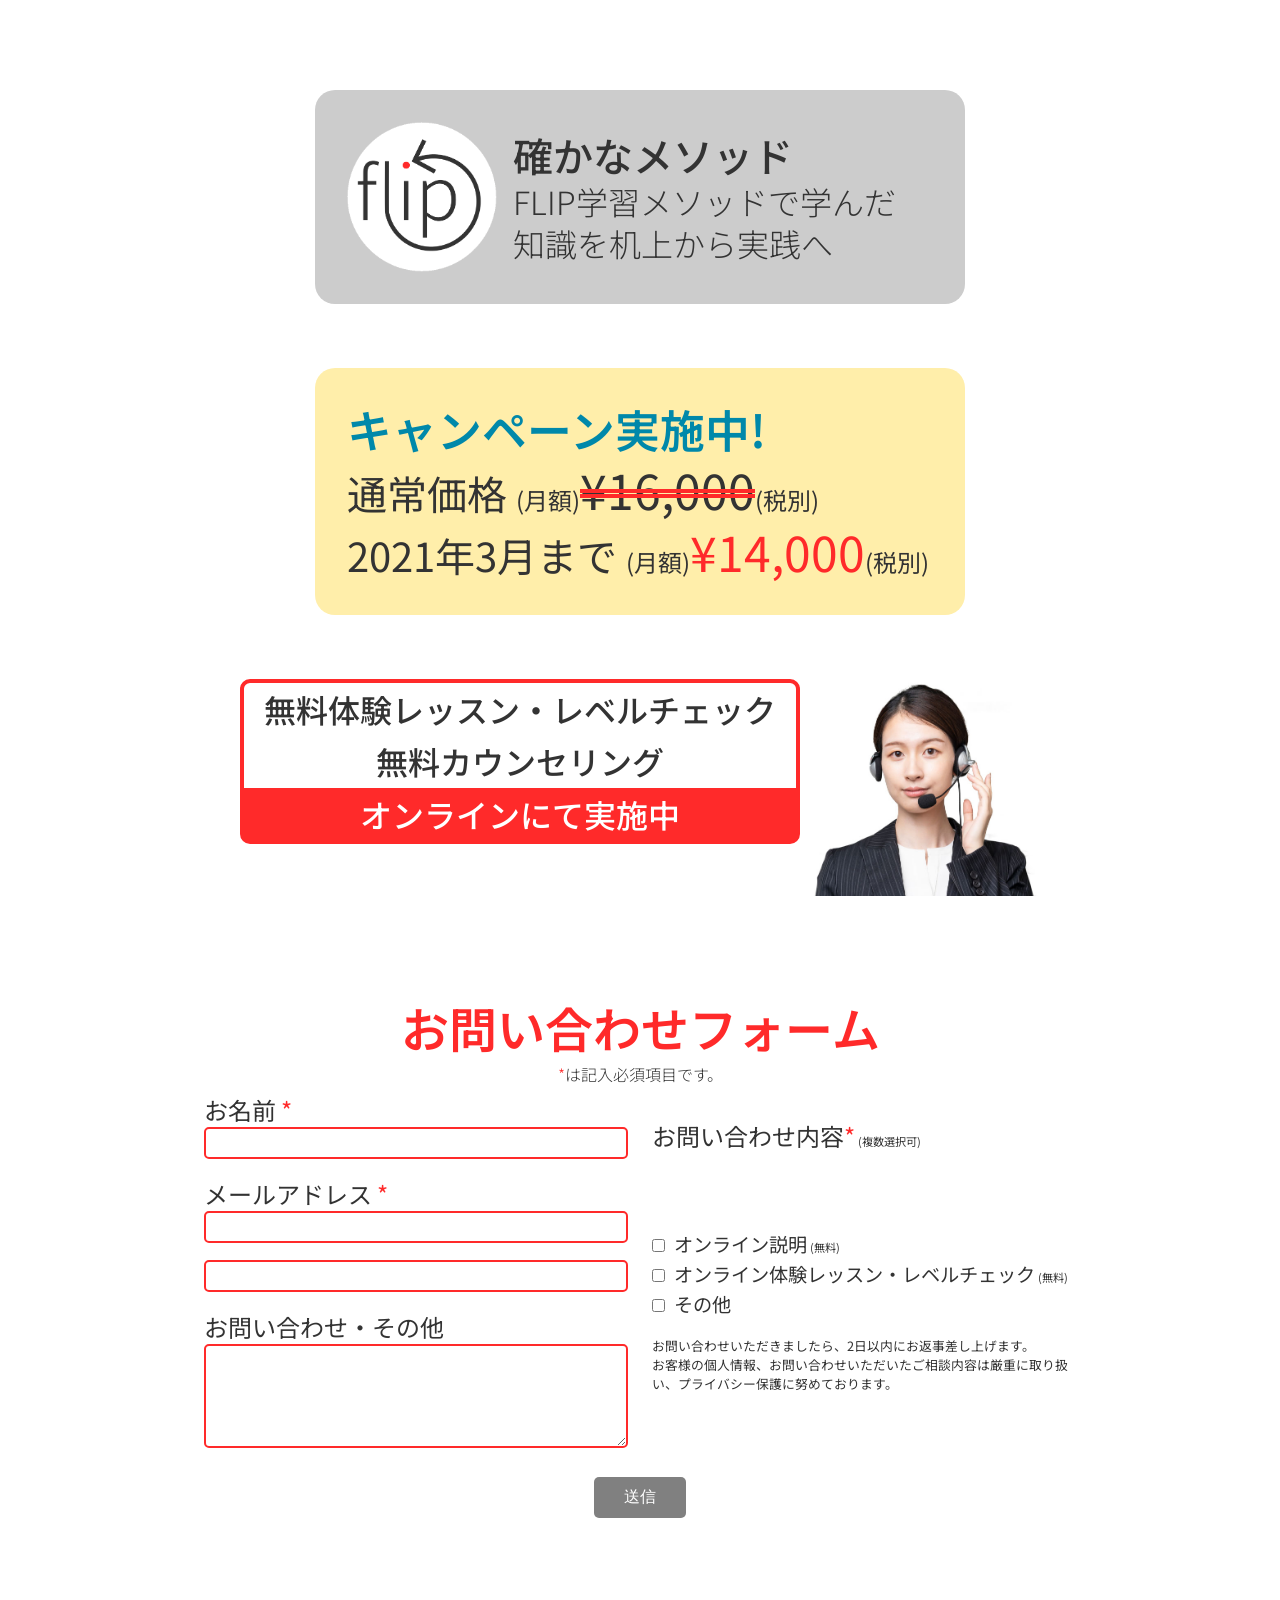
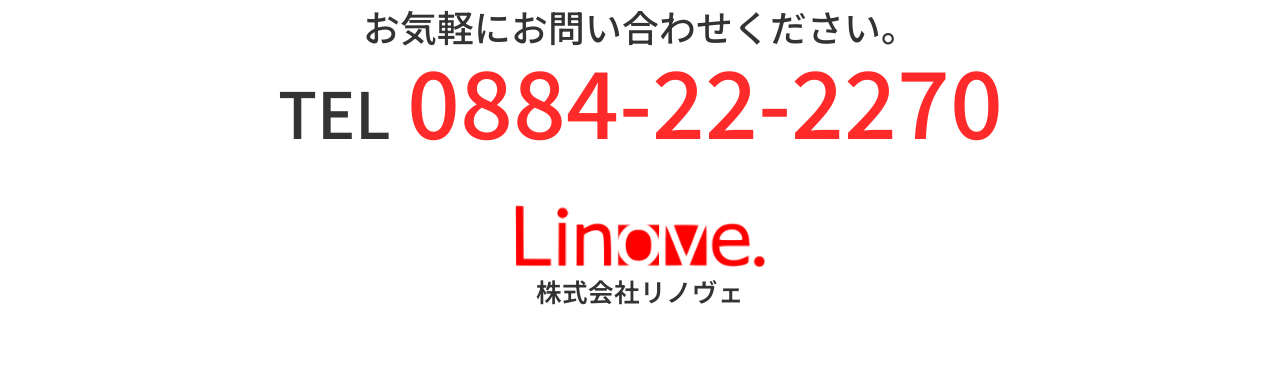
==== commit 74eccf9b: "Implement honeypot form element and checking for URLs in message with working error messages (not st" ====
--- a/index.html
+++ b/index.html
@@ -67,7 +67,7 @@
       <div class="contact-form">
         <h2>お問い合わせフォーム</h2>
         <p class="subtitle"><span class="accent">*</span>は記入必須項目です。</p>
-        <form action="elite-mail_submit.php" method="post">
+        <form action="eikaiwa-mail_submit.php" method="post">
           <div>
             <fieldset class="details">
               <label for="name">お名前 <span class="accent">*</span></label>
--- a/css/main.min.css
+++ b/css/main.min.css
@@ -1 +1 @@
-@import url("https://fonts.googleapis.com/css?family=Noto+Sans+JP:100,200,300,400,500,600,700,800,900&display=swap&subset=japanese");html{box-sizing:border-box}*,*:before,*:after{box-sizing:inherit}body{font-family:'Noto Sans JP', sans-serif;font-weight:300;background-color:#fff;color:#333}header,main{display:flex;flex-direction:column;align-items:center}header img#logo{width:200px;margin:1rem 0}header img#hero{width:960px}main{width:100%}main section{width:900px;margin:2rem 0;padding:2rem 2rem}main section#title{margin:0;display:flex;flex-direction:column;align-items:center}main section#title h1{font-size:3.5rem;font-weight:500;margin:0;display:flex;flex-direction:row;align-items:center;text-align:center}main section#title h1 .accent{color:#f55;font-size:2rem}main section#title p{margin:0;font-size:1.3rem}main section#title p:first-of-type{margin-top:1rem}main section#goals{background-color:#ffe6d5;border-radius:20px;padding:0.5rem 4rem;font-size:1.5rem;font-weight:400}main section#goals ul{list-style-image:url("../images/checkbox.png")}main section#reassurance,main section#flip{margin-top:2rem;display:flex;flex-direction:row;justify-content:flex-start;align-items:center}main section#reassurance img{width:130px}main section#reassurance .text p,main section#flip .text h1,main section#flip .text p{margin:0 0 0 1rem}main section#reassurance .text p{font-size:1.8rem}main section#flip,main section#campaign{width:650px;line-height:1.3}main section#flip{background-color:#ccc;border-radius:20px}main section#flip img{width:150px}main section#flip .text h1{font-size:2.5rem;font-weight:500}main section#flip .text p{font-size:2rem}main section#campaign{background-color:#fea;border-radius:20px}main section#campaign h1{margin:0;color:#08a;font-size:2.8rem;font-weight:600}main section#campaign p{margin:0;font-size:2.5rem;font-weight:400}main section#campaign .campaign-price,main section#campaign .original-price{font-size:3rem}main section#campaign .strikethrough,main section#campaign .campaign-price{color:#ff2a2a}main section#campaign .original-price{color:#333;text-decoration:line-through double #ff2a2a}main section#campaign .note{font-size:1.5rem}main section#trial{width:800px;display:flex;flex-direction:row;justify-content:space-between;align-items:flex-start;padding:0}main section#trial .trial-level-check-counseling{width:70%;border:solid 4px #ff2a2a;border-radius:10px;font-size:2rem;font-weight:500;text-align:center}main section#trial .trial-level-check-counseling p{margin:0;padding:0.2rem}main section#trial .trial-level-check-counseling p.accent{width:100%;background-color:#ff2a2a;color:#fff}main section#trial img{width:30%}main section#contact{width:960px;display:flex;flex-direction:column;align-items:center}main section#contact .contact-form h2{text-align:center;margin-top:0;margin-bottom:0;font-size:3rem;font-weight:600;color:#ff2a2a}main section#contact .contact-form .subtitle{margin:0;text-align:center;font-size:1rem}main section#contact .contact-form .accent{color:#ff2a2a}main section#contact .contact-form form{text-align:center}main section#contact .contact-form form>div{display:flex;flex-direction:row;justify-content:center}main section#contact .contact-form form div fieldset{text-align:left;border:0}main section#contact .contact-form form fieldset.options,main section#contact .contact-form form fieldset.details{flex-grow:1;flex-basis:45%;display:flex;flex-direction:column;justify-content:center}main section#contact .contact-form form fieldset.details label,main section#contact .contact-form form fieldset.options legend{font-size:1.5rem;font-weight:400}main section#contact .contact-form form fieldset.options{margin-top:2rem}main section#contact .contact-form form fieldset.options label{font-size:1.2rem;font-weight:400}main section#contact .contact-form form fieldset.options .note{font-size:0.7rem}main section#contact .contact-form form fieldset.options p{margin:0;font-size:0.8rem;font-weight:400}main section#contact .contact-form form fieldset.options p:first-of-type{margin-top:1rem}main section#contact .contact-form form input,main section#contact .contact-form form textarea{border:2px solid #ff2a2a;border-radius:5px;padding:5px;margin-bottom:17px}main section#contact .contact-form form input[type=checkbox]{margin:0.5em 0.3em 0.5em 0}main section#contact .contact-form form input[type=text],main section#contact .contact-form form textarea{width:100%}main section#contact .contact-form form #website{display:none}main section#contact .contact-form form input[type="submit"]{background-color:gray;color:#fff;border:none;padding:10px 30px}main section#contact .phone-and-logo{width:900px;margin-top:4rem;display:flex;flex-direction:column;align-items:center}main section#contact .phone-and-logo h2{margin:0;font-size:2.3rem;font-weight:500;text-align:center}main section#contact .phone-and-logo .phone{margin:0}main section#contact .telelphone-label{margin-right:1rem;font-size:4rem;font-weight:500}main section#contact .telelphone-number{color:#ff2a2a;font-size:5.8rem;font-weight:500;line-height:100%}main section#contact .logo{margin-top:3rem}main section#contact .logo img{width:250px}main section#contact .logo p{margin:0;font-size:1.6rem;font-weight:600;text-align:center}
+@import url("https://fonts.googleapis.com/css?family=Noto+Sans+JP:100,200,300,400,500,600,700,800,900&display=swap&subset=japanese");html{box-sizing:border-box}*,*:before,*:after{box-sizing:inherit}body{font-family:'Noto Sans JP', sans-serif;font-weight:300;background-color:#fff;color:#333}header,main{display:flex;flex-direction:column;align-items:center}header img#logo{width:200px;margin:1rem 0}header img#hero{width:960px}main{width:100%}main section{width:900px;margin:2rem 0;padding:2rem 2rem}main section#title{margin:0;display:flex;flex-direction:column;align-items:center}main section#title h1{font-size:3.5rem;font-weight:500;margin:0;display:flex;flex-direction:row;align-items:center;text-align:center}main section#title h1 .accent{color:#f55;font-size:2rem}main section#title p{margin:0;font-size:1.3rem}main section#title p:first-of-type{margin-top:1rem}main section#goals{background-color:#ffe6d5;border-radius:20px;padding:0.5rem 4rem;font-size:1.5rem;font-weight:400}main section#goals ul{list-style-image:url("../images/checkbox.png")}main section#reassurance,main section#flip{margin-top:2rem;display:flex;flex-direction:row;justify-content:flex-start;align-items:center}main section#reassurance img{width:130px}main section#reassurance .text p,main section#flip .text h1,main section#flip .text p{margin:0 0 0 1rem}main section#reassurance .text p{font-size:1.8rem}main section#flip,main section#campaign{width:650px;line-height:1.3}main section#flip{background-color:#ccc;border-radius:20px}main section#flip img{width:150px}main section#flip .text h1{font-size:2.5rem;font-weight:500}main section#flip .text p{font-size:2rem}main section#campaign{background-color:#fea;border-radius:20px}main section#campaign h1{margin:0;color:#08a;font-size:2.8rem;font-weight:600}main section#campaign p{margin:0;font-size:2.5rem;font-weight:400}main section#campaign .campaign-price,main section#campaign .original-price{font-size:3rem}main section#campaign .strikethrough,main section#campaign .campaign-price{color:#ff2a2a}main section#campaign .original-price{color:#333;text-decoration:line-through double #ff2a2a}main section#campaign .note{font-size:1.5rem}main section#trial{width:800px;display:flex;flex-direction:row;justify-content:space-between;align-items:flex-start;padding:0}main section#trial .trial-level-check-counseling{width:70%;border:solid 4px #ff2a2a;border-radius:10px;font-size:2rem;font-weight:500;text-align:center}main section#trial .trial-level-check-counseling p{margin:0;padding:0.2rem}main section#trial .trial-level-check-counseling p.accent{width:100%;background-color:#ff2a2a;color:#fff}main section#trial img{width:30%}main section#contact{width:960px;display:flex;flex-direction:column;align-items:center}main section#contact .contact-form h2{text-align:center;margin-top:0;margin-bottom:0;font-size:3rem;font-weight:600;color:#ff2a2a}main section#contact .contact-form .subtitle{margin:0;text-align:center;font-size:1rem}main section#contact .contact-form .accent{color:#ff2a2a}main section#contact .contact-form form{text-align:center}main section#contact .contact-form form>div{display:flex;flex-direction:row;justify-content:center}main section#contact .contact-form form div fieldset{text-align:left;border:0}main section#contact .contact-form form fieldset.options,main section#contact .contact-form form fieldset.details{flex-grow:1;flex-basis:45%;display:flex;flex-direction:column;justify-content:center}main section#contact .contact-form form fieldset.details label,main section#contact .contact-form form fieldset.options legend{font-size:1.5rem;font-weight:400}main section#contact .contact-form form fieldset.options{margin-top:2rem}main section#contact .contact-form form fieldset.options label{font-size:1.2rem;font-weight:400}main section#contact .contact-form form fieldset.options .note{font-size:0.7rem}main section#contact .contact-form form fieldset.options p{margin:0;font-size:0.8rem;font-weight:400}main section#contact .contact-form form fieldset.options p:first-of-type{margin-top:1rem}main section#contact .contact-form form input,main section#contact .contact-form form textarea{border:2px solid #ff2a2a;border-radius:5px;padding:5px;margin-bottom:17px}main section#contact .contact-form form input[type=checkbox]{margin:0.5em 0.3em 0.5em 0}main section#contact .contact-form form input[type=text],main section#contact .contact-form form textarea{width:100%}main section#contact .contact-form form input[type="submit"]{background-color:gray;color:#fff;border:none;padding:10px 30px}main section#contact .phone-and-logo{width:900px;margin-top:4rem;display:flex;flex-direction:column;align-items:center}main section#contact .phone-and-logo h2{margin:0;font-size:2.3rem;font-weight:500;text-align:center}main section#contact .phone-and-logo .phone{margin:0}main section#contact .telelphone-label{margin-right:1rem;font-size:4rem;font-weight:500}main section#contact .telelphone-number{color:#ff2a2a;font-size:5.8rem;font-weight:500;line-height:100%}main section#contact .logo{margin-top:3rem}main section#contact .logo img{width:250px}main section#contact .logo p{margin:0;font-size:1.6rem;font-weight:600;text-align:center}
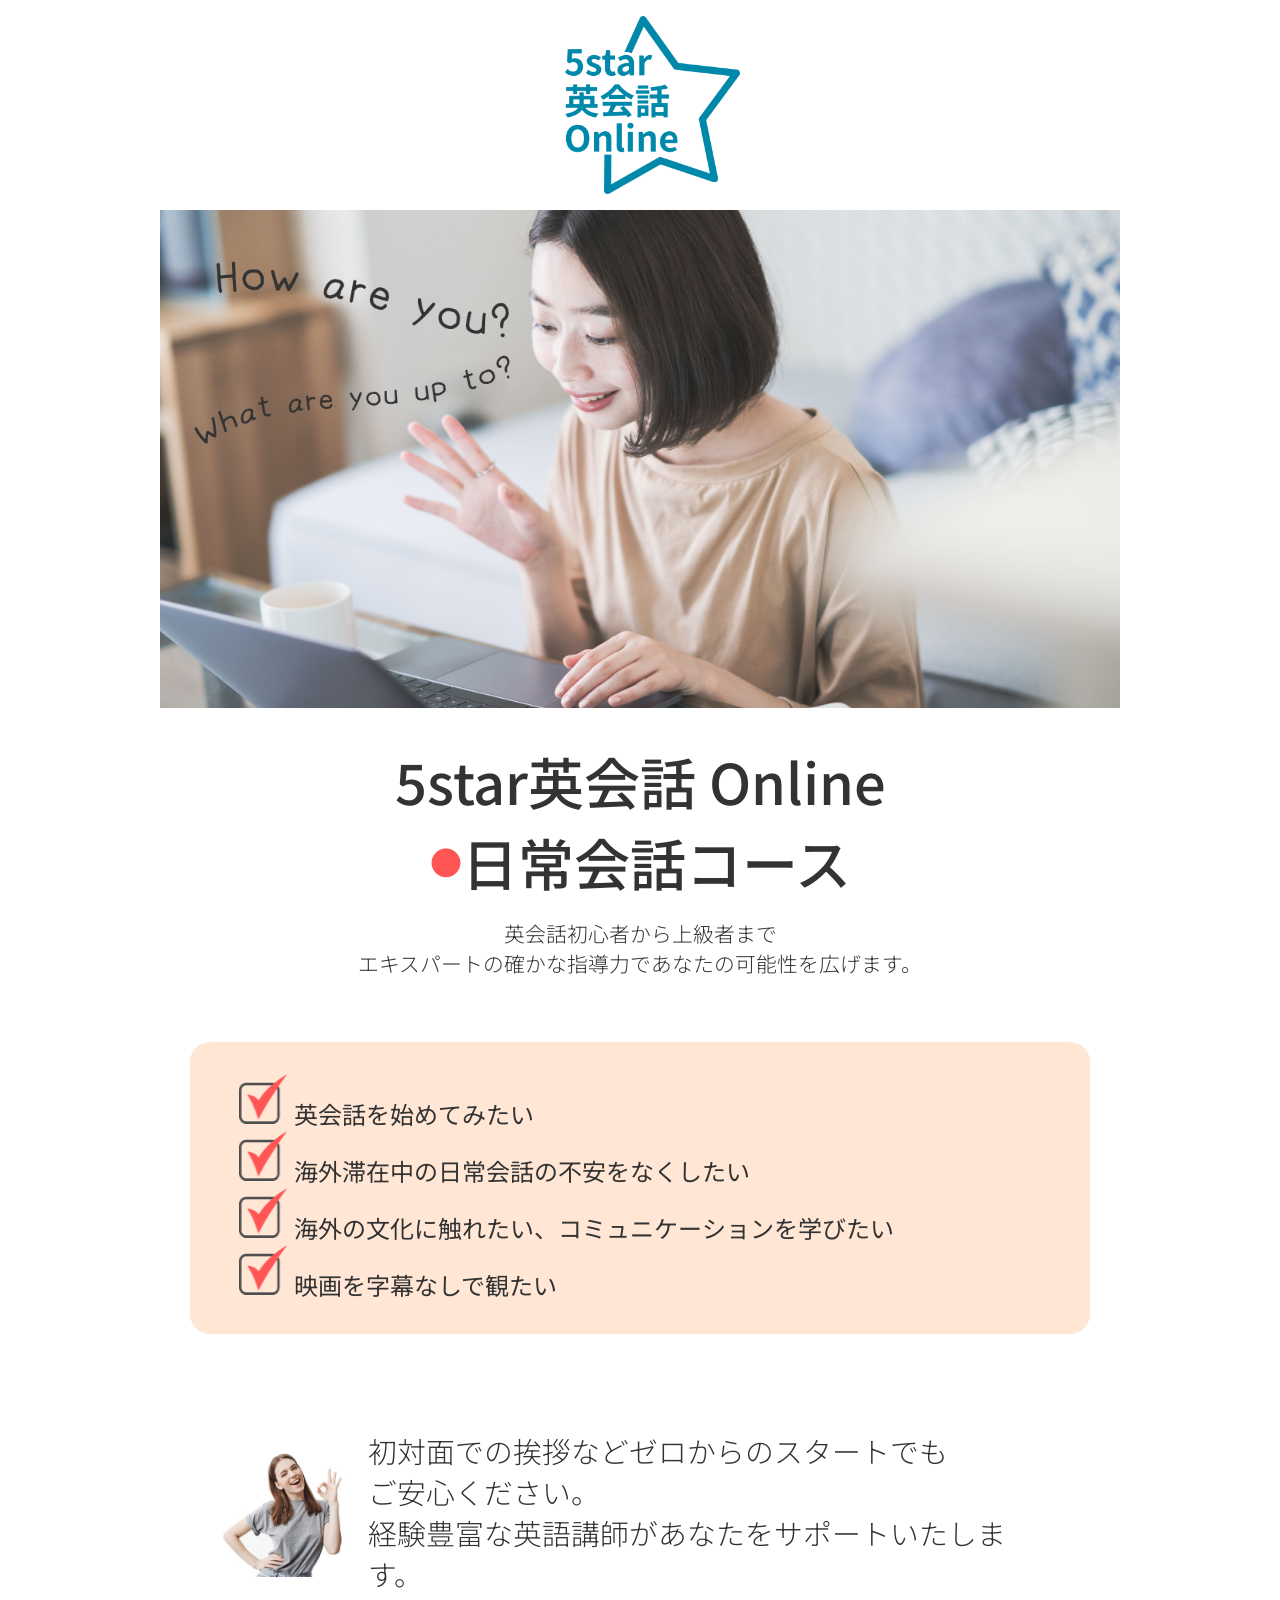
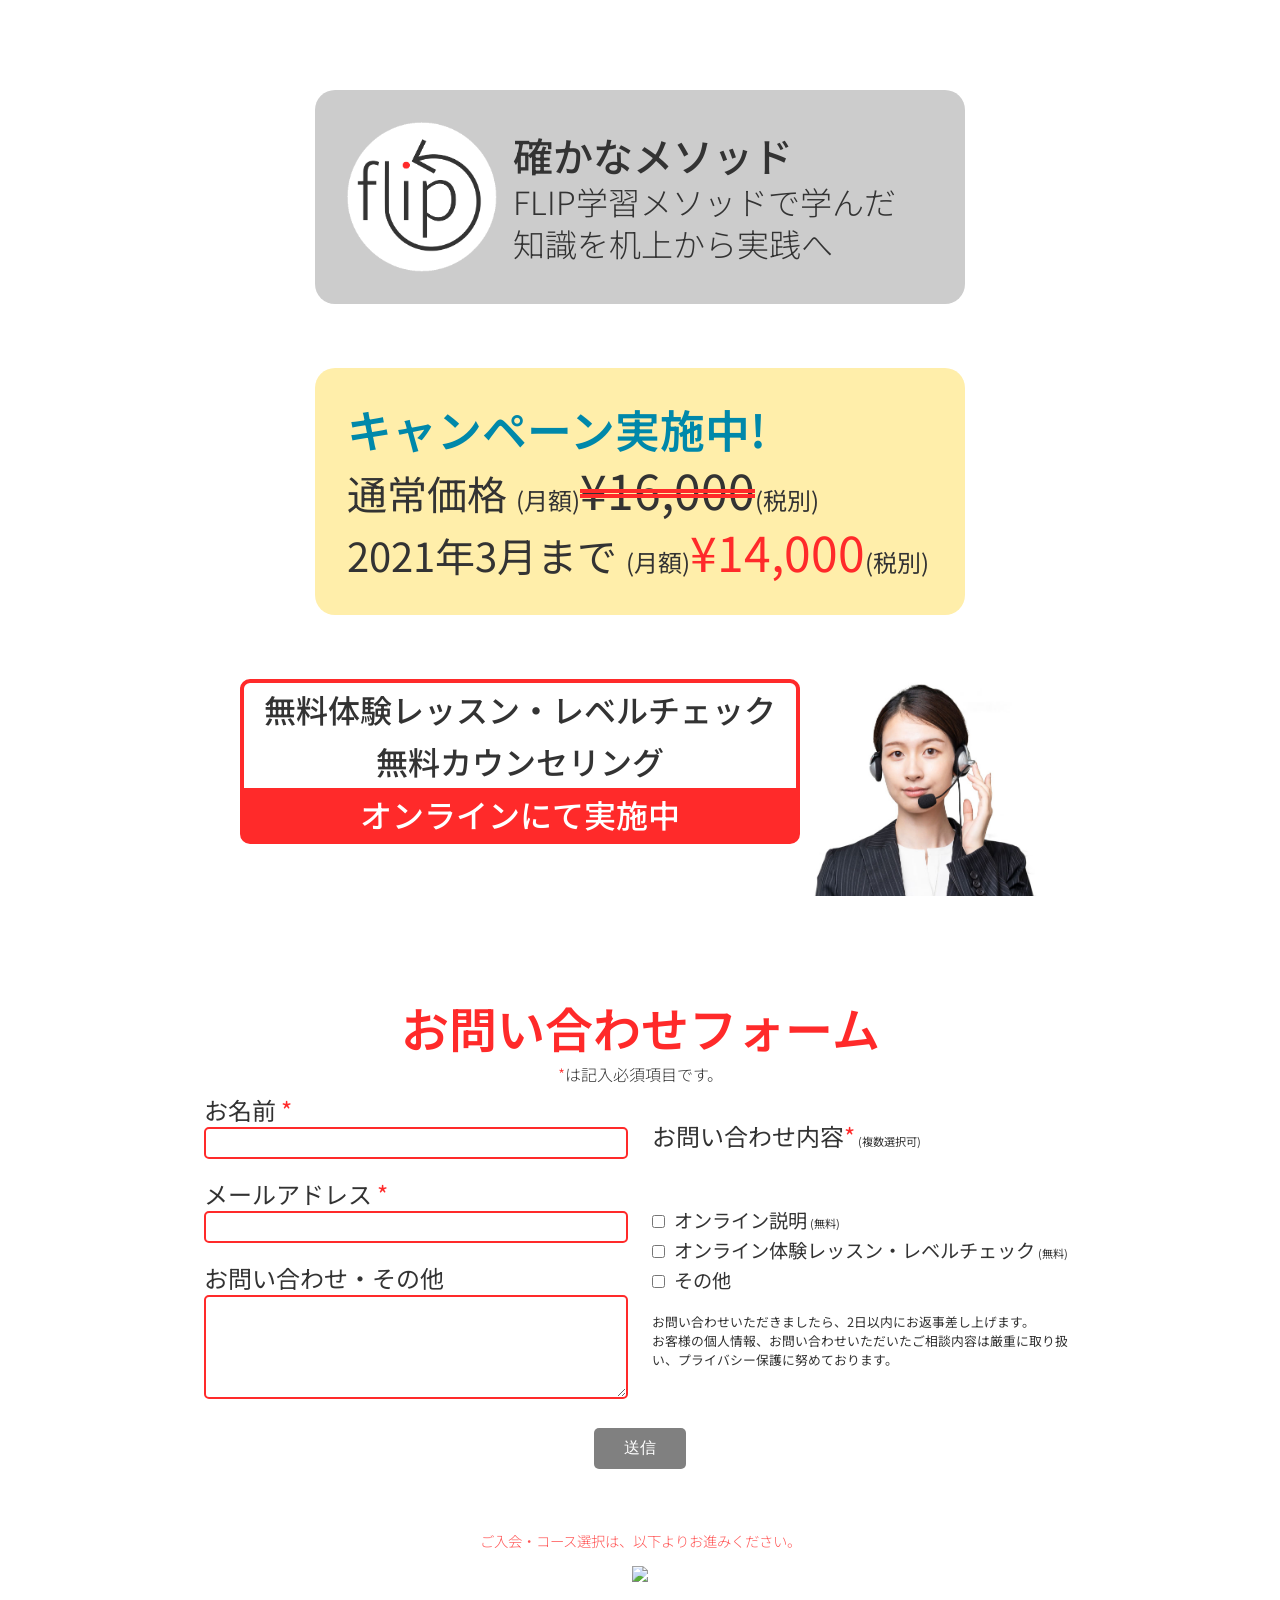
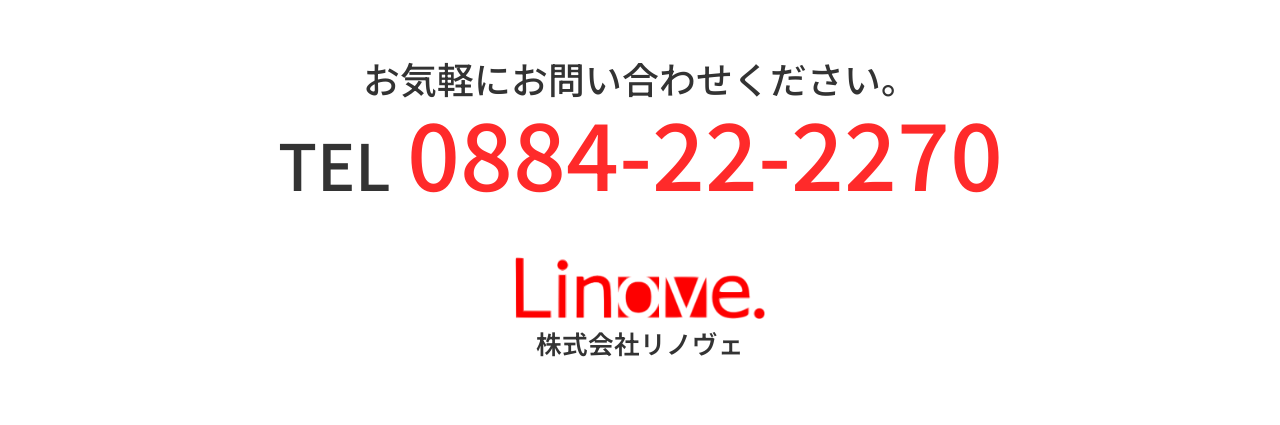
==== commit e358d6c7: "Add Smart Manage button." ====
--- a/index.html
+++ b/index.html
@@ -100,6 +100,13 @@
           <input type="submit" name="submit" value="送信">
         </form>
       </div>
+
+      <div class="smartmanage">
+        <!-- button to sign up with SmartManage -->
+        <h2>ご入会・コース選択は、以下よりお進みください。</h2>
+        <a href="https://smart-manage.jp/apply/?school_code=yqc5o2q0I1" target="_blank"><img src="https://smart-manage.jp/buttons/button2.png" width="300"></a>
+      </div>
+
       <!-- phone number and address with Linove logo -->
       <div class="phone-and-logo">
         <h2>お気軽にお問い合わせください。</h2>
--- a/css/main.min.css
+++ b/css/main.min.css
@@ -1 +1 @@
-@import url("https://fonts.googleapis.com/css?family=Noto+Sans+JP:100,200,300,400,500,600,700,800,900&display=swap&subset=japanese");html{box-sizing:border-box}*,*:before,*:after{box-sizing:inherit}body{font-family:'Noto Sans JP', sans-serif;font-weight:300;background-color:#fff;color:#333}header,main{display:flex;flex-direction:column;align-items:center}header img#logo{width:200px;margin:1rem 0}header img#hero{width:960px}main{width:100%}main section{width:900px;margin:2rem 0;padding:2rem 2rem}main section#title{margin:0;display:flex;flex-direction:column;align-items:center}main section#title h1{font-size:3.5rem;font-weight:500;margin:0;display:flex;flex-direction:row;align-items:center;text-align:center}main section#title h1 .accent{color:#f55;font-size:2rem}main section#title p{margin:0;font-size:1.3rem}main section#title p:first-of-type{margin-top:1rem}main section#goals{background-color:#ffe6d5;border-radius:20px;padding:0.5rem 4rem;font-size:1.5rem;font-weight:400}main section#goals ul{list-style-image:url("../images/checkbox.png")}main section#reassurance,main section#flip{margin-top:2rem;display:flex;flex-direction:row;justify-content:flex-start;align-items:center}main section#reassurance img{width:130px}main section#reassurance .text p,main section#flip .text h1,main section#flip .text p{margin:0 0 0 1rem}main section#reassurance .text p{font-size:1.8rem}main section#flip,main section#campaign{width:650px;line-height:1.3}main section#flip{background-color:#ccc;border-radius:20px}main section#flip img{width:150px}main section#flip .text h1{font-size:2.5rem;font-weight:500}main section#flip .text p{font-size:2rem}main section#campaign{background-color:#fea;border-radius:20px}main section#campaign h1{margin:0;color:#08a;font-size:2.8rem;font-weight:600}main section#campaign p{margin:0;font-size:2.5rem;font-weight:400}main section#campaign .campaign-price,main section#campaign .original-price{font-size:3rem}main section#campaign .strikethrough,main section#campaign .campaign-price{color:#ff2a2a}main section#campaign .original-price{color:#333;text-decoration:line-through double #ff2a2a}main section#campaign .note{font-size:1.5rem}main section#trial{width:800px;display:flex;flex-direction:row;justify-content:space-between;align-items:flex-start;padding:0}main section#trial .trial-level-check-counseling{width:70%;border:solid 4px #ff2a2a;border-radius:10px;font-size:2rem;font-weight:500;text-align:center}main section#trial .trial-level-check-counseling p{margin:0;padding:0.2rem}main section#trial .trial-level-check-counseling p.accent{width:100%;background-color:#ff2a2a;color:#fff}main section#trial img{width:30%}main section#contact{width:960px;display:flex;flex-direction:column;align-items:center}main section#contact .contact-form h2{text-align:center;margin-top:0;margin-bottom:0;font-size:3rem;font-weight:600;color:#ff2a2a}main section#contact .contact-form .subtitle{margin:0;text-align:center;font-size:1rem}main section#contact .contact-form .accent{color:#ff2a2a}main section#contact .contact-form form{text-align:center}main section#contact .contact-form form>div{display:flex;flex-direction:row;justify-content:center}main section#contact .contact-form form div fieldset{text-align:left;border:0}main section#contact .contact-form form fieldset.options,main section#contact .contact-form form fieldset.details{flex-grow:1;flex-basis:45%;display:flex;flex-direction:column;justify-content:center}main section#contact .contact-form form fieldset.details label,main section#contact .contact-form form fieldset.options legend{font-size:1.5rem;font-weight:400}main section#contact .contact-form form fieldset.options{margin-top:2rem}main section#contact .contact-form form fieldset.options label{font-size:1.2rem;font-weight:400}main section#contact .contact-form form fieldset.options .note{font-size:0.7rem}main section#contact .contact-form form fieldset.options p{margin:0;font-size:0.8rem;font-weight:400}main section#contact .contact-form form fieldset.options p:first-of-type{margin-top:1rem}main section#contact .contact-form form input,main section#contact .contact-form form textarea{border:2px solid #ff2a2a;border-radius:5px;padding:5px;margin-bottom:17px}main section#contact .contact-form form input[type=checkbox]{margin:0.5em 0.3em 0.5em 0}main section#contact .contact-form form input[type=text],main section#contact .contact-form form textarea{width:100%}main section#contact .contact-form form input[type="submit"]{background-color:gray;color:#fff;border:none;padding:10px 30px}main section#contact .phone-and-logo{width:900px;margin-top:4rem;display:flex;flex-direction:column;align-items:center}main section#contact .phone-and-logo h2{margin:0;font-size:2.3rem;font-weight:500;text-align:center}main section#contact .phone-and-logo .phone{margin:0}main section#contact .telelphone-label{margin-right:1rem;font-size:4rem;font-weight:500}main section#contact .telelphone-number{color:#ff2a2a;font-size:5.8rem;font-weight:500;line-height:100%}main section#contact .logo{margin-top:3rem}main section#contact .logo img{width:250px}main section#contact .logo p{margin:0;font-size:1.6rem;font-weight:600;text-align:center}
+@import url("https://fonts.googleapis.com/css?family=Noto+Sans+JP:100,200,300,400,500,600,700,800,900&display=swap&subset=japanese");html{box-sizing:border-box}*,*:before,*:after{box-sizing:inherit}body{font-family:'Noto Sans JP', sans-serif;font-weight:300;background-color:#fff;color:#333}header,main{display:flex;flex-direction:column;align-items:center}header img#logo{width:200px;margin:1rem 0}header img#hero{width:960px}main{width:100%}main section{width:900px;margin:2rem 0;padding:2rem 2rem}main section#title{margin:0;display:flex;flex-direction:column;align-items:center}main section#title h1{font-size:3.5rem;font-weight:500;margin:0;display:flex;flex-direction:row;align-items:center;text-align:center}main section#title h1 .accent{color:#f55;font-size:2rem}main section#title p{margin:0;font-size:1.3rem}main section#title p:first-of-type{margin-top:1rem}main section#goals{background-color:#ffe6d5;border-radius:20px;padding:0.5rem 4rem;font-size:1.5rem;font-weight:400}main section#goals ul{list-style-image:url("../images/checkbox.png")}main section#reassurance,main section#flip{margin-top:2rem;display:flex;flex-direction:row;justify-content:flex-start;align-items:center}main section#reassurance img{width:130px}main section#reassurance .text p,main section#flip .text h1,main section#flip .text p{margin:0 0 0 1rem}main section#reassurance .text p{font-size:1.8rem}main section#flip,main section#campaign{width:650px;line-height:1.3}main section#flip{background-color:#ccc;border-radius:20px}main section#flip img{width:150px}main section#flip .text h1{font-size:2.5rem;font-weight:500}main section#flip .text p{font-size:2rem}main section#campaign{background-color:#fea;border-radius:20px}main section#campaign h1{margin:0;color:#08a;font-size:2.8rem;font-weight:600}main section#campaign p{margin:0;font-size:2.5rem;font-weight:400}main section#campaign .campaign-price,main section#campaign .original-price{font-size:3rem}main section#campaign .strikethrough,main section#campaign .campaign-price{color:#ff2a2a}main section#campaign .original-price{color:#333;text-decoration:line-through double #ff2a2a}main section#campaign .note{font-size:1.5rem}main section#trial{width:800px;display:flex;flex-direction:row;justify-content:space-between;align-items:flex-start;padding:0}main section#trial .trial-level-check-counseling{width:70%;border:solid 4px #ff2a2a;border-radius:10px;font-size:2rem;font-weight:500;text-align:center}main section#trial .trial-level-check-counseling p{margin:0;padding:0.2rem}main section#trial .trial-level-check-counseling p.accent{width:100%;background-color:#ff2a2a;color:#fff}main section#trial img{width:30%}main section#contact{width:960px;display:flex;flex-direction:column;align-items:center}main section#contact .contact-form h2{text-align:center;margin-top:0;margin-bottom:0;font-size:3rem;font-weight:600;color:#ff2a2a}main section#contact .contact-form .subtitle{margin:0;text-align:center;font-size:1rem}main section#contact .contact-form .accent{color:#ff2a2a}main section#contact .contact-form form{text-align:center}main section#contact .contact-form form>div{display:flex;flex-direction:row;justify-content:center}main section#contact .contact-form form div fieldset{text-align:left;border:0}main section#contact .contact-form form fieldset.options,main section#contact .contact-form form fieldset.details{flex-grow:1;flex-basis:45%;display:flex;flex-direction:column;justify-content:center}main section#contact .contact-form form fieldset.details label,main section#contact .contact-form form fieldset.options legend{font-size:1.5rem;font-weight:400}main section#contact .contact-form form fieldset.options{margin-top:2rem}main section#contact .contact-form form fieldset.options label{font-size:1.2rem;font-weight:400}main section#contact .contact-form form fieldset.options .note{font-size:0.7rem}main section#contact .contact-form form fieldset.options p{margin:0;font-size:0.8rem;font-weight:400}main section#contact .contact-form form fieldset.options p:first-of-type{margin-top:1rem}main section#contact .contact-form form input,main section#contact .contact-form form textarea{border:2px solid #ff2a2a;border-radius:5px;padding:5px;margin-bottom:17px}main section#contact .contact-form form input[type=checkbox]{margin:0.5em 0.3em 0.5em 0}main section#contact .contact-form form input[type=text],main section#contact .contact-form form textarea{width:100%}main section#contact .contact-form form #website{display:none}main section#contact .contact-form form input[type="submit"]{background-color:gray;color:#fff;border:none;padding:10px 30px}.smartmanage{margin-top:2rem;text-align:center}.smartmanage h2{text-align:center;color:#f55;font-size:0.9rem;font-weight:300}main section#contact .phone-and-logo{width:900px;margin-top:4rem;display:flex;flex-direction:column;align-items:center}main section#contact .phone-and-logo h2{margin:0;font-size:2.3rem;font-weight:500;text-align:center}main section#contact .phone-and-logo .phone{margin:0}main section#contact .telelphone-label{margin-right:1rem;font-size:4rem;font-weight:500}main section#contact .telelphone-number{color:#ff2a2a;font-size:5.8rem;font-weight:500;line-height:100%}main section#contact .logo{margin-top:3rem}main section#contact .logo img{width:250px}main section#contact .logo p{margin:0;font-size:1.6rem;font-weight:600;text-align:center}main section#form-submitted{width:960px;text-align:center;font-size:2rem}main section#form-submitted h1{font-size:3rem;font-weight:600;color:#ff2a2a}main section#form-submitted .button-back{background-color:gray;color:#fff;font-size:1.5rem;text-decoration:none;border:none;border-radius:10px;padding:10px 30px}
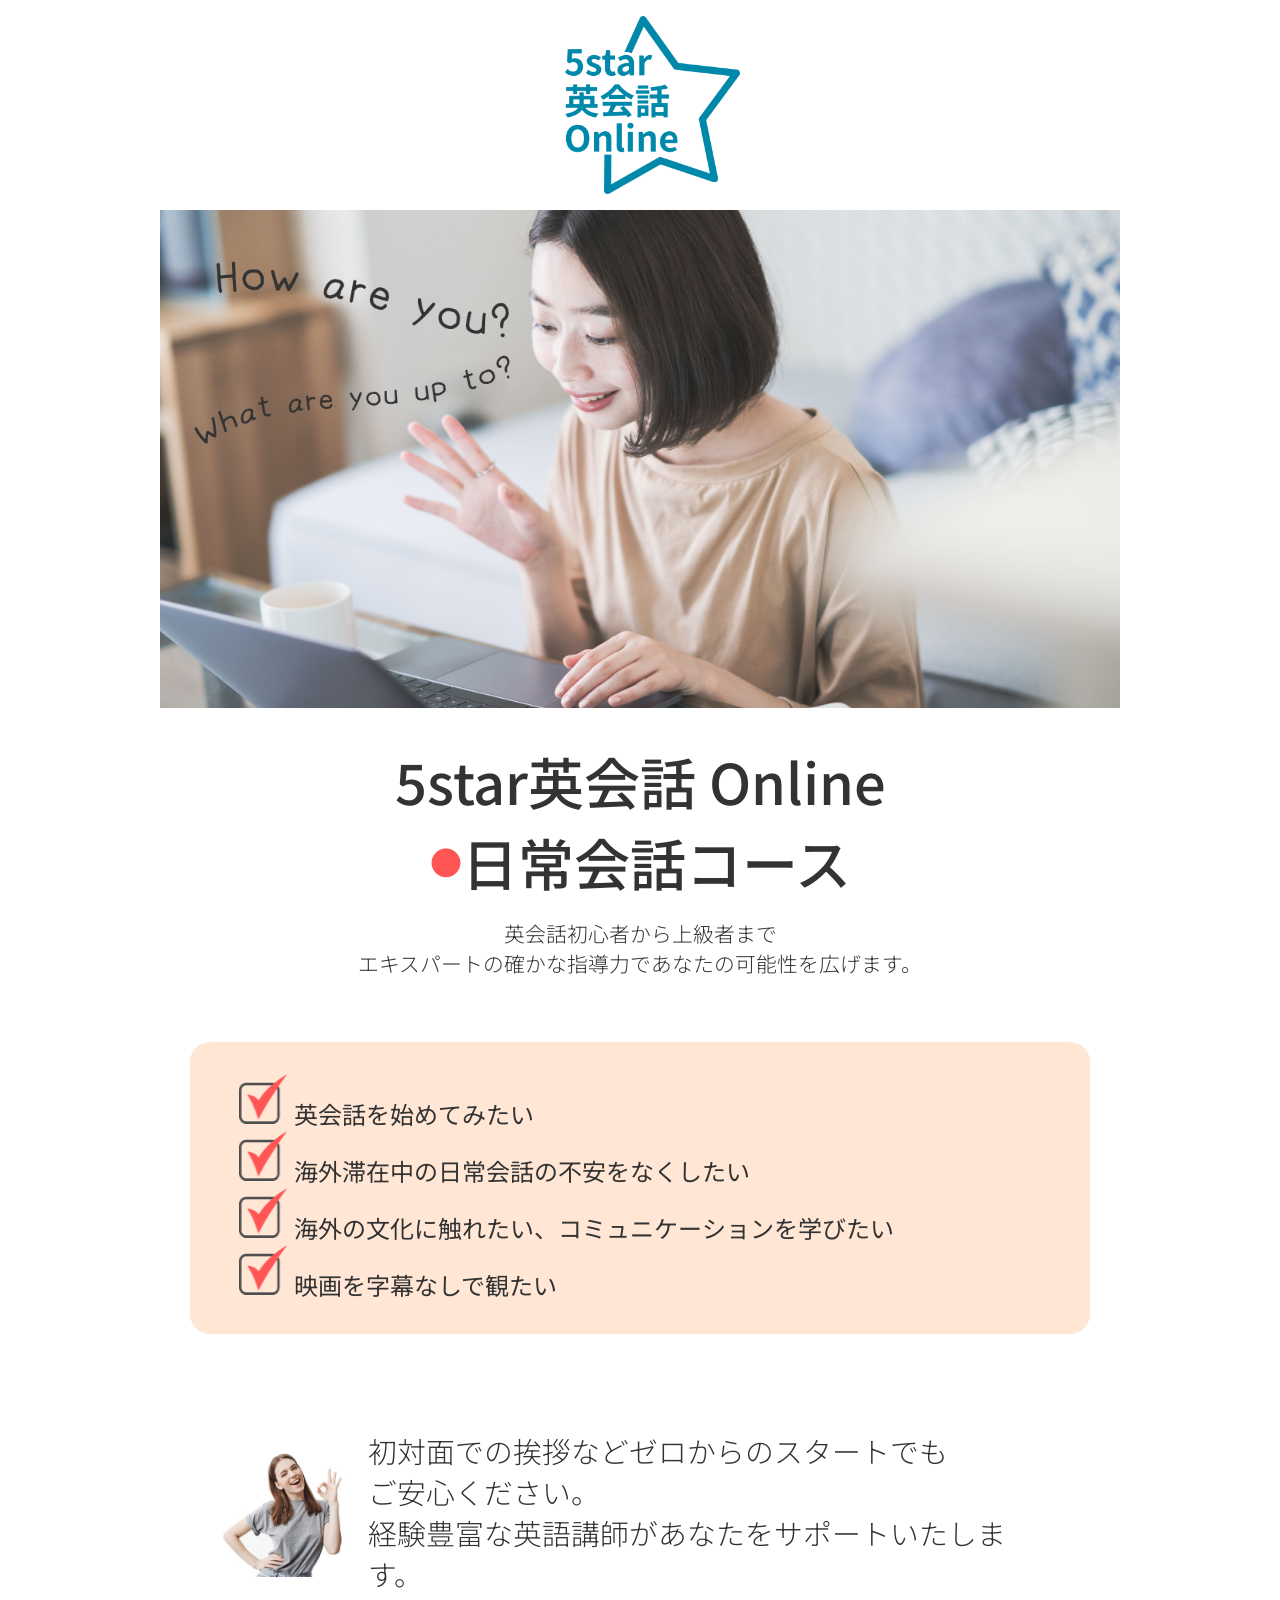
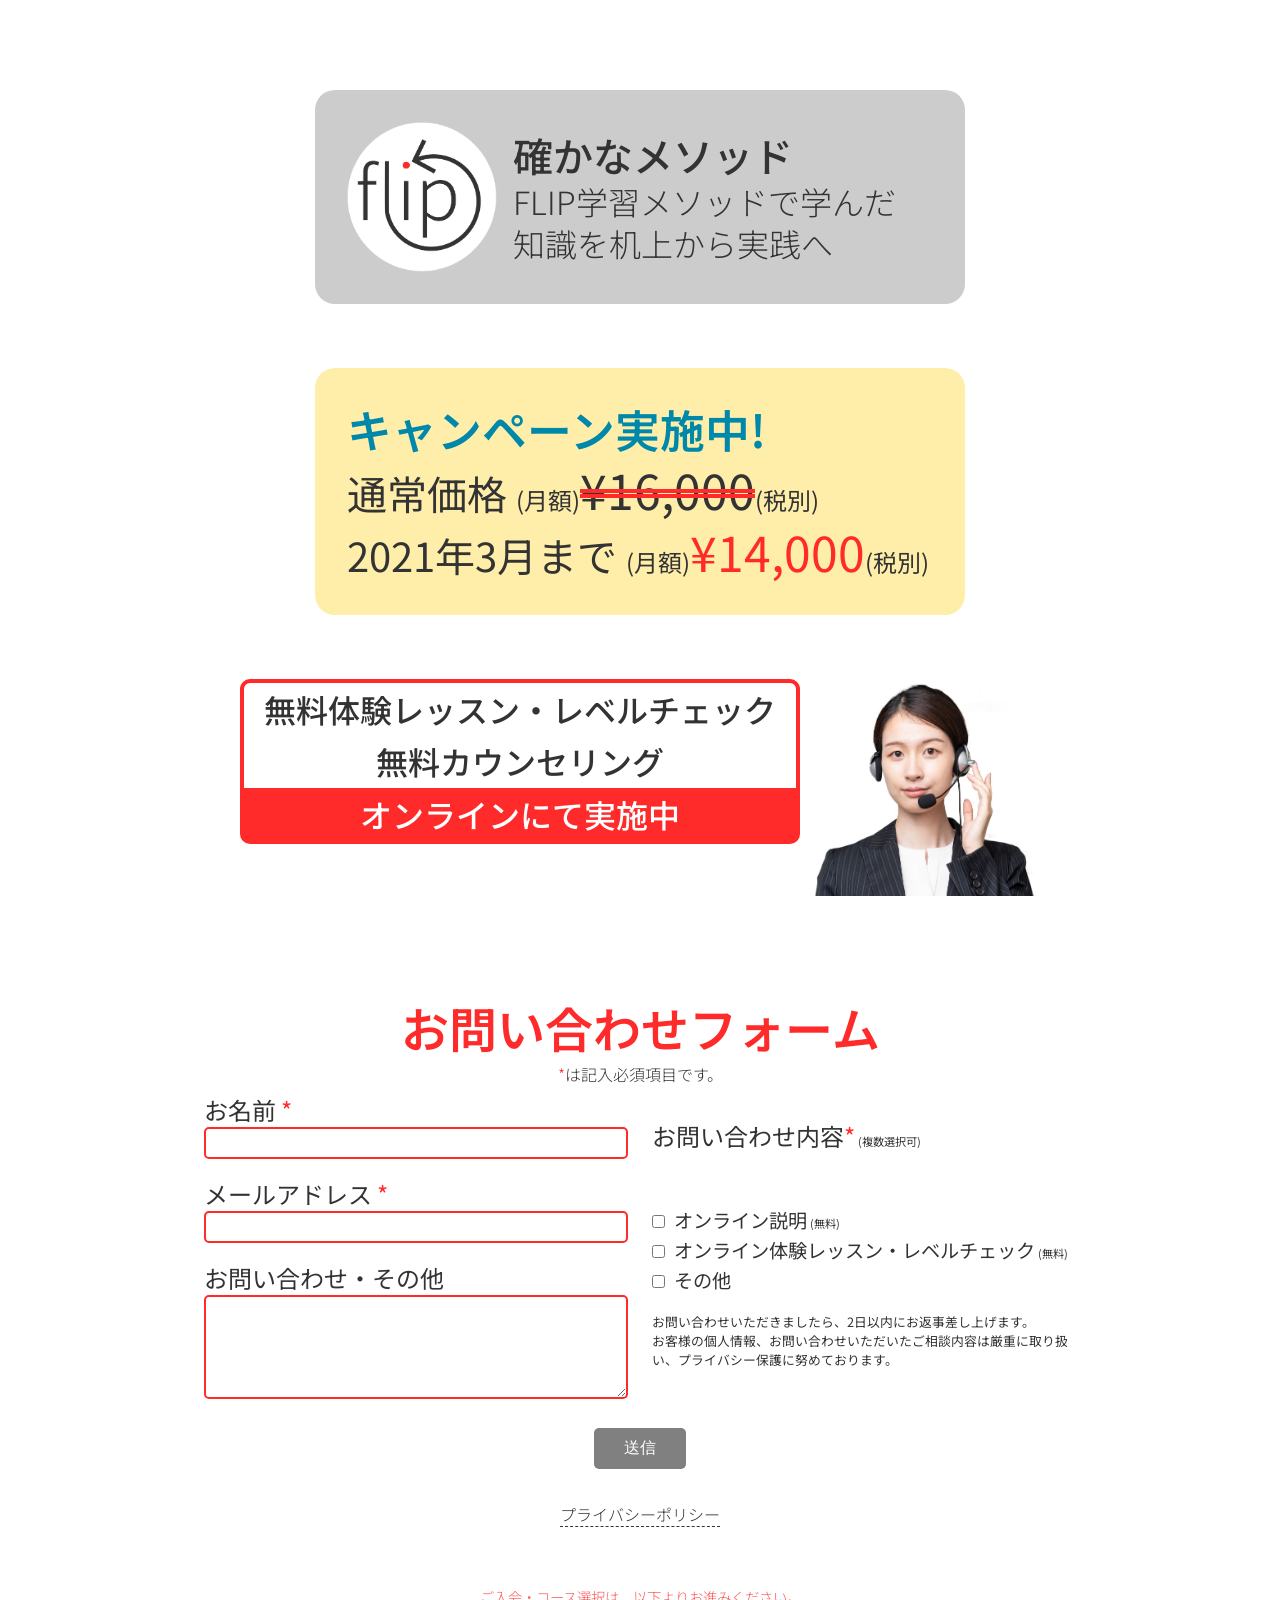
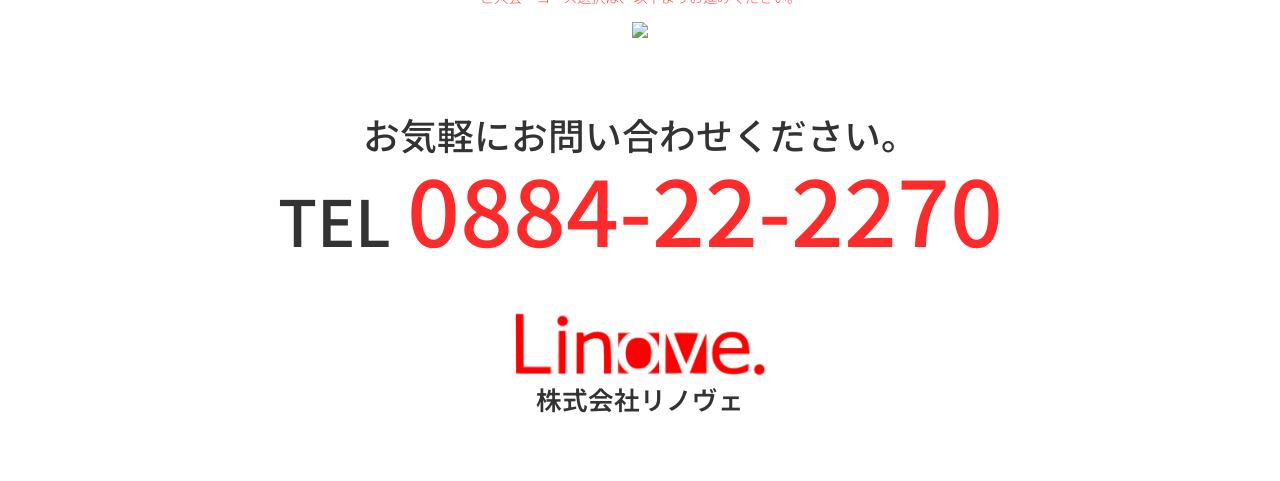
==== commit 7567405e: "Add privacy policy page and link." ====
--- a/index.html
+++ b/index.html
@@ -98,6 +98,7 @@
             </fieldset>
           </div>
           <input type="submit" name="submit" value="送信">
+          <p><a href="プライバシーポリシー.htm" target="_blank">プライバシーポリシー</a></p>
         </form>
       </div>
 
--- a/css/main.min.css
+++ b/css/main.min.css
@@ -1 +1 @@
-@import url("https://fonts.googleapis.com/css?family=Noto+Sans+JP:100,200,300,400,500,600,700,800,900&display=swap&subset=japanese");html{box-sizing:border-box}*,*:before,*:after{box-sizing:inherit}body{font-family:'Noto Sans JP', sans-serif;font-weight:300;background-color:#fff;color:#333}header,main{display:flex;flex-direction:column;align-items:center}header img#logo{width:200px;margin:1rem 0}header img#hero{width:960px}main{width:100%}main section{width:900px;margin:2rem 0;padding:2rem 2rem}main section#title{margin:0;display:flex;flex-direction:column;align-items:center}main section#title h1{font-size:3.5rem;font-weight:500;margin:0;display:flex;flex-direction:row;align-items:center;text-align:center}main section#title h1 .accent{color:#f55;font-size:2rem}main section#title p{margin:0;font-size:1.3rem}main section#title p:first-of-type{margin-top:1rem}main section#goals{background-color:#ffe6d5;border-radius:20px;padding:0.5rem 4rem;font-size:1.5rem;font-weight:400}main section#goals ul{list-style-image:url("../images/checkbox.png")}main section#reassurance,main section#flip{margin-top:2rem;display:flex;flex-direction:row;justify-content:flex-start;align-items:center}main section#reassurance img{width:130px}main section#reassurance .text p,main section#flip .text h1,main section#flip .text p{margin:0 0 0 1rem}main section#reassurance .text p{font-size:1.8rem}main section#flip,main section#campaign{width:650px;line-height:1.3}main section#flip{background-color:#ccc;border-radius:20px}main section#flip img{width:150px}main section#flip .text h1{font-size:2.5rem;font-weight:500}main section#flip .text p{font-size:2rem}main section#campaign{background-color:#fea;border-radius:20px}main section#campaign h1{margin:0;color:#08a;font-size:2.8rem;font-weight:600}main section#campaign p{margin:0;font-size:2.5rem;font-weight:400}main section#campaign .campaign-price,main section#campaign .original-price{font-size:3rem}main section#campaign .strikethrough,main section#campaign .campaign-price{color:#ff2a2a}main section#campaign .original-price{color:#333;text-decoration:line-through double #ff2a2a}main section#campaign .note{font-size:1.5rem}main section#trial{width:800px;display:flex;flex-direction:row;justify-content:space-between;align-items:flex-start;padding:0}main section#trial .trial-level-check-counseling{width:70%;border:solid 4px #ff2a2a;border-radius:10px;font-size:2rem;font-weight:500;text-align:center}main section#trial .trial-level-check-counseling p{margin:0;padding:0.2rem}main section#trial .trial-level-check-counseling p.accent{width:100%;background-color:#ff2a2a;color:#fff}main section#trial img{width:30%}main section#contact{width:960px;display:flex;flex-direction:column;align-items:center}main section#contact .contact-form h2{text-align:center;margin-top:0;margin-bottom:0;font-size:3rem;font-weight:600;color:#ff2a2a}main section#contact .contact-form .subtitle{margin:0;text-align:center;font-size:1rem}main section#contact .contact-form .accent{color:#ff2a2a}main section#contact .contact-form form{text-align:center}main section#contact .contact-form form>div{display:flex;flex-direction:row;justify-content:center}main section#contact .contact-form form div fieldset{text-align:left;border:0}main section#contact .contact-form form fieldset.options,main section#contact .contact-form form fieldset.details{flex-grow:1;flex-basis:45%;display:flex;flex-direction:column;justify-content:center}main section#contact .contact-form form fieldset.details label,main section#contact .contact-form form fieldset.options legend{font-size:1.5rem;font-weight:400}main section#contact .contact-form form fieldset.options{margin-top:2rem}main section#contact .contact-form form fieldset.options label{font-size:1.2rem;font-weight:400}main section#contact .contact-form form fieldset.options .note{font-size:0.7rem}main section#contact .contact-form form fieldset.options p{margin:0;font-size:0.8rem;font-weight:400}main section#contact .contact-form form fieldset.options p:first-of-type{margin-top:1rem}main section#contact .contact-form form input,main section#contact .contact-form form textarea{border:2px solid #ff2a2a;border-radius:5px;padding:5px;margin-bottom:17px}main section#contact .contact-form form input[type=checkbox]{margin:0.5em 0.3em 0.5em 0}main section#contact .contact-form form input[type=text],main section#contact .contact-form form textarea{width:100%}main section#contact .contact-form form #website{display:none}main section#contact .contact-form form input[type="submit"]{background-color:gray;color:#fff;border:none;padding:10px 30px}.smartmanage{margin-top:2rem;text-align:center}.smartmanage h2{text-align:center;color:#f55;font-size:0.9rem;font-weight:300}main section#contact .phone-and-logo{width:900px;margin-top:4rem;display:flex;flex-direction:column;align-items:center}main section#contact .phone-and-logo h2{margin:0;font-size:2.3rem;font-weight:500;text-align:center}main section#contact .phone-and-logo .phone{margin:0}main section#contact .telelphone-label{margin-right:1rem;font-size:4rem;font-weight:500}main section#contact .telelphone-number{color:#ff2a2a;font-size:5.8rem;font-weight:500;line-height:100%}main section#contact .logo{margin-top:3rem}main section#contact .logo img{width:250px}main section#contact .logo p{margin:0;font-size:1.6rem;font-weight:600;text-align:center}main section#form-submitted{width:960px;text-align:center;font-size:2rem}main section#form-submitted h1{font-size:3rem;font-weight:600;color:#ff2a2a}main section#form-submitted .button-back{background-color:gray;color:#fff;font-size:1.5rem;text-decoration:none;border:none;border-radius:10px;padding:10px 30px}
+@import url("https://fonts.googleapis.com/css?family=Noto+Sans+JP:100,200,300,400,500,600,700,800,900&display=swap&subset=japanese");html{box-sizing:border-box}*,*:before,*:after{box-sizing:inherit}body{font-family:'Noto Sans JP', sans-serif;font-weight:300;background-color:#fff;color:#333}header,main{display:flex;flex-direction:column;align-items:center}header img#logo{width:200px;margin:1rem 0}header img#hero{width:960px}main{width:100%}main section{width:900px;margin:2rem 0;padding:2rem 2rem}main section#title{margin:0;display:flex;flex-direction:column;align-items:center}main section#title h1{font-size:3.5rem;font-weight:500;margin:0;display:flex;flex-direction:row;align-items:center;text-align:center}main section#title h1 .accent{color:#f55;font-size:2rem}main section#title p{margin:0;font-size:1.3rem}main section#title p:first-of-type{margin-top:1rem}main section#goals{background-color:#ffe6d5;border-radius:20px;padding:0.5rem 4rem;font-size:1.5rem;font-weight:400}main section#goals ul{list-style-image:url("../images/checkbox.png")}main section#reassurance,main section#flip{margin-top:2rem;display:flex;flex-direction:row;justify-content:flex-start;align-items:center}main section#reassurance img{width:130px}main section#reassurance .text p,main section#flip .text h1,main section#flip .text p{margin:0 0 0 1rem}main section#reassurance .text p{font-size:1.8rem}main section#flip,main section#campaign{width:650px;line-height:1.3}main section#flip{background-color:#ccc;border-radius:20px}main section#flip img{width:150px}main section#flip .text h1{font-size:2.5rem;font-weight:500}main section#flip .text p{font-size:2rem}main section#campaign{background-color:#fea;border-radius:20px}main section#campaign h1{margin:0;color:#08a;font-size:2.8rem;font-weight:600}main section#campaign p{margin:0;font-size:2.5rem;font-weight:400}main section#campaign .campaign-price,main section#campaign .original-price{font-size:3rem}main section#campaign .strikethrough,main section#campaign .campaign-price{color:#ff2a2a}main section#campaign .original-price{color:#333;text-decoration:line-through double #ff2a2a}main section#campaign .note{font-size:1.5rem}main section#trial{width:800px;display:flex;flex-direction:row;justify-content:space-between;align-items:flex-start;padding:0}main section#trial .trial-level-check-counseling{width:70%;border:solid 4px #ff2a2a;border-radius:10px;font-size:2rem;font-weight:500;text-align:center}main section#trial .trial-level-check-counseling p{margin:0;padding:0.2rem}main section#trial .trial-level-check-counseling p.accent{width:100%;background-color:#ff2a2a;color:#fff}main section#trial img{width:30%}main section#contact{width:960px;display:flex;flex-direction:column;align-items:center}main section#contact .contact-form h2{text-align:center;margin-top:0;margin-bottom:0;font-size:3rem;font-weight:600;color:#ff2a2a}main section#contact .contact-form .subtitle{margin:0;text-align:center;font-size:1rem}main section#contact .contact-form .accent{color:#ff2a2a}main section#contact .contact-form form{text-align:center}main section#contact .contact-form form>div{display:flex;flex-direction:row;justify-content:center}main section#contact .contact-form form div fieldset{text-align:left;border:0}main section#contact .contact-form form fieldset.options,main section#contact .contact-form form fieldset.details{flex-grow:1;flex-basis:45%;display:flex;flex-direction:column;justify-content:center}main section#contact .contact-form form fieldset.details label,main section#contact .contact-form form fieldset.options legend{font-size:1.5rem;font-weight:400}main section#contact .contact-form form fieldset.options{margin-top:2rem}main section#contact .contact-form form fieldset.options label{font-size:1.2rem;font-weight:400}main section#contact .contact-form form fieldset.options .note{font-size:0.7rem}main section#contact .contact-form form fieldset.options p{margin:0;font-size:0.8rem;font-weight:400}main section#contact .contact-form form fieldset.options p:first-of-type{margin-top:1rem}main section#contact .contact-form form input,main section#contact .contact-form form textarea{border:2px solid #ff2a2a;border-radius:5px;padding:5px;margin-bottom:17px}main section#contact .contact-form form input[type=checkbox]{margin:0.5em 0.3em 0.5em 0}main section#contact .contact-form form input[type=text],main section#contact .contact-form form textarea{width:100%}main section#contact .contact-form form #website{display:none}main section#contact .contact-form form input[type="submit"]{background-color:gray;color:#fff;border:none;padding:10px 30px}main section#contact .contact-form a{color:#333333;text-decoration:none;border-bottom:1px #333333 dashed}.smartmanage{margin-top:2rem;text-align:center}.smartmanage h2{text-align:center;color:#f55;font-size:0.9rem;font-weight:300}main section#contact .phone-and-logo{width:900px;margin-top:4rem;display:flex;flex-direction:column;align-items:center}main section#contact .phone-and-logo h2{margin:0;font-size:2.3rem;font-weight:500;text-align:center}main section#contact .phone-and-logo .phone{margin:0}main section#contact .telelphone-label{margin-right:1rem;font-size:4rem;font-weight:500}main section#contact .telelphone-number{color:#ff2a2a;font-size:5.8rem;font-weight:500;line-height:100%}main section#contact .logo{margin-top:3rem}main section#contact .logo img{width:250px}main section#contact .logo p{margin:0;font-size:1.6rem;font-weight:600;text-align:center}main section#form-submitted{width:960px;text-align:center;font-size:2rem}main section#form-submitted h1{font-size:3rem;font-weight:600;color:#ff2a2a}main section#form-submitted .button-back{background-color:gray;color:#fff;font-size:1.5rem;text-decoration:none;border:none;border-radius:10px;padding:10px 30px}
